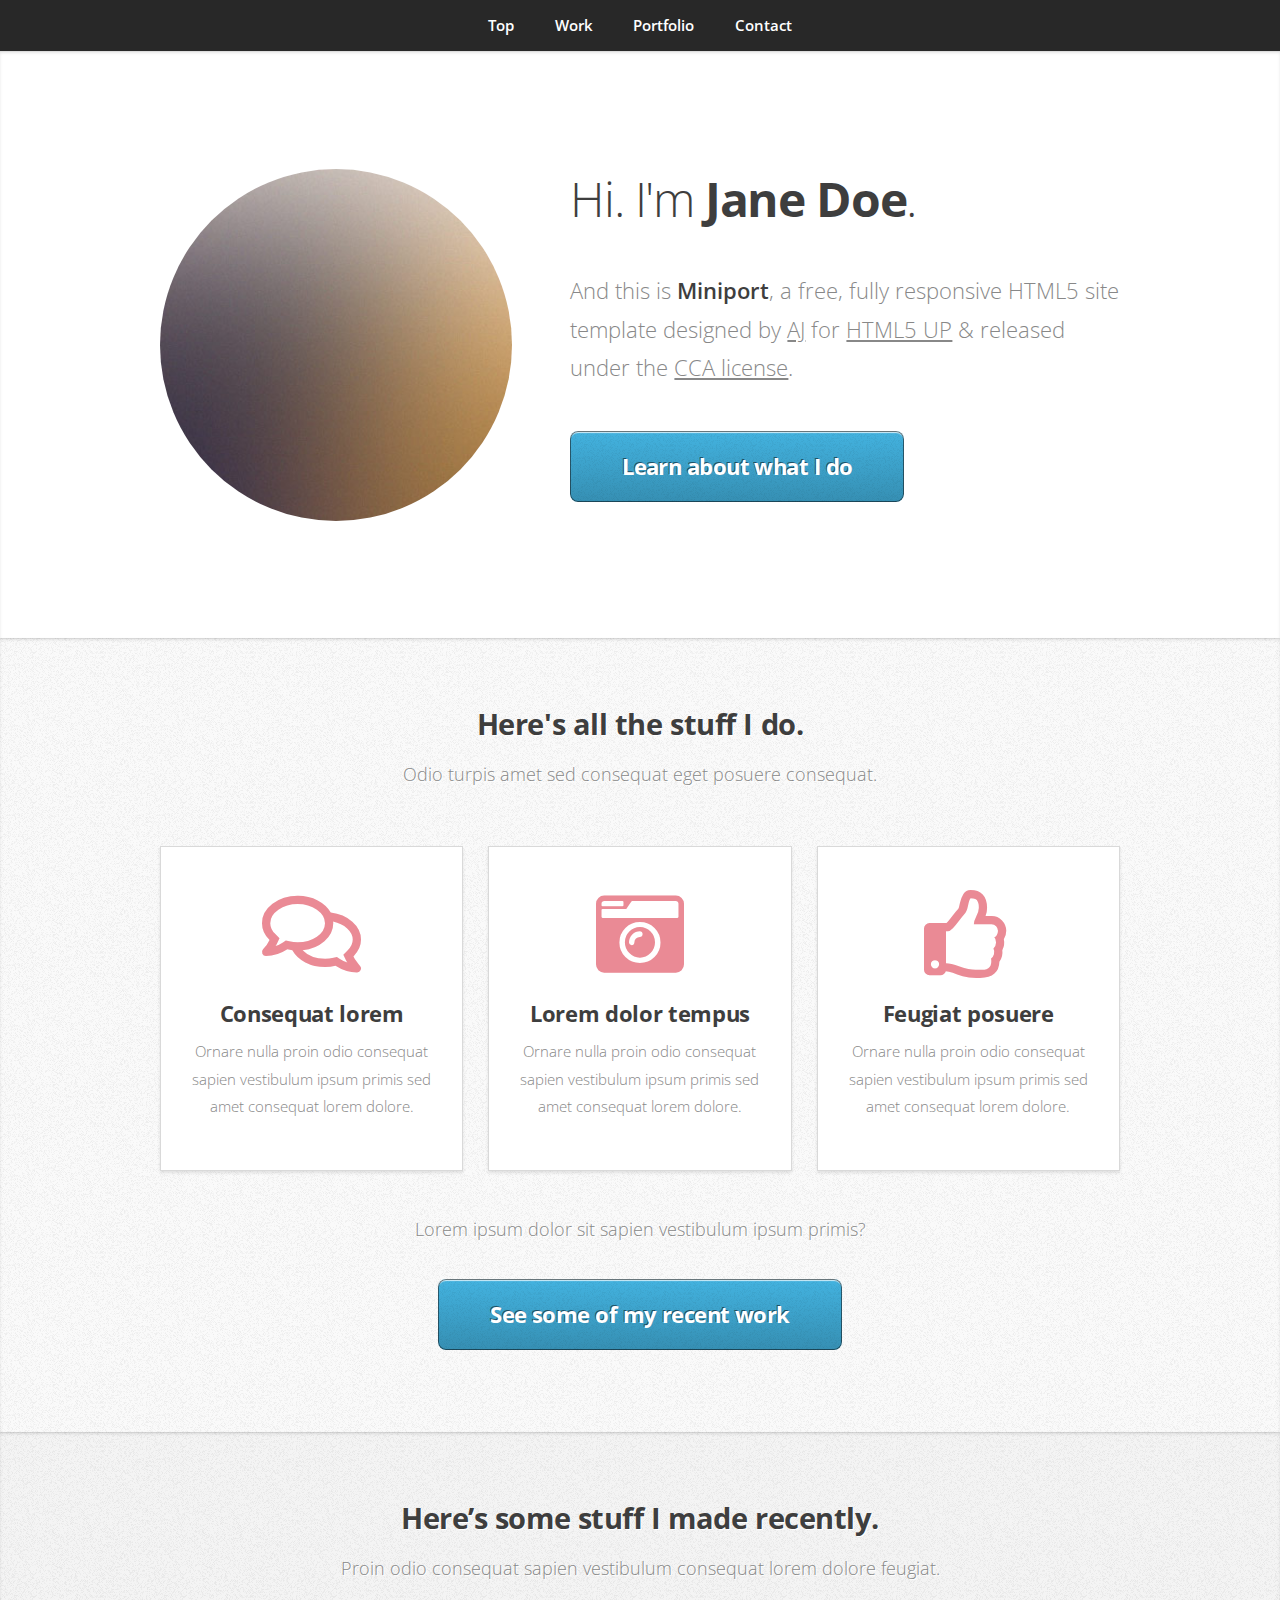
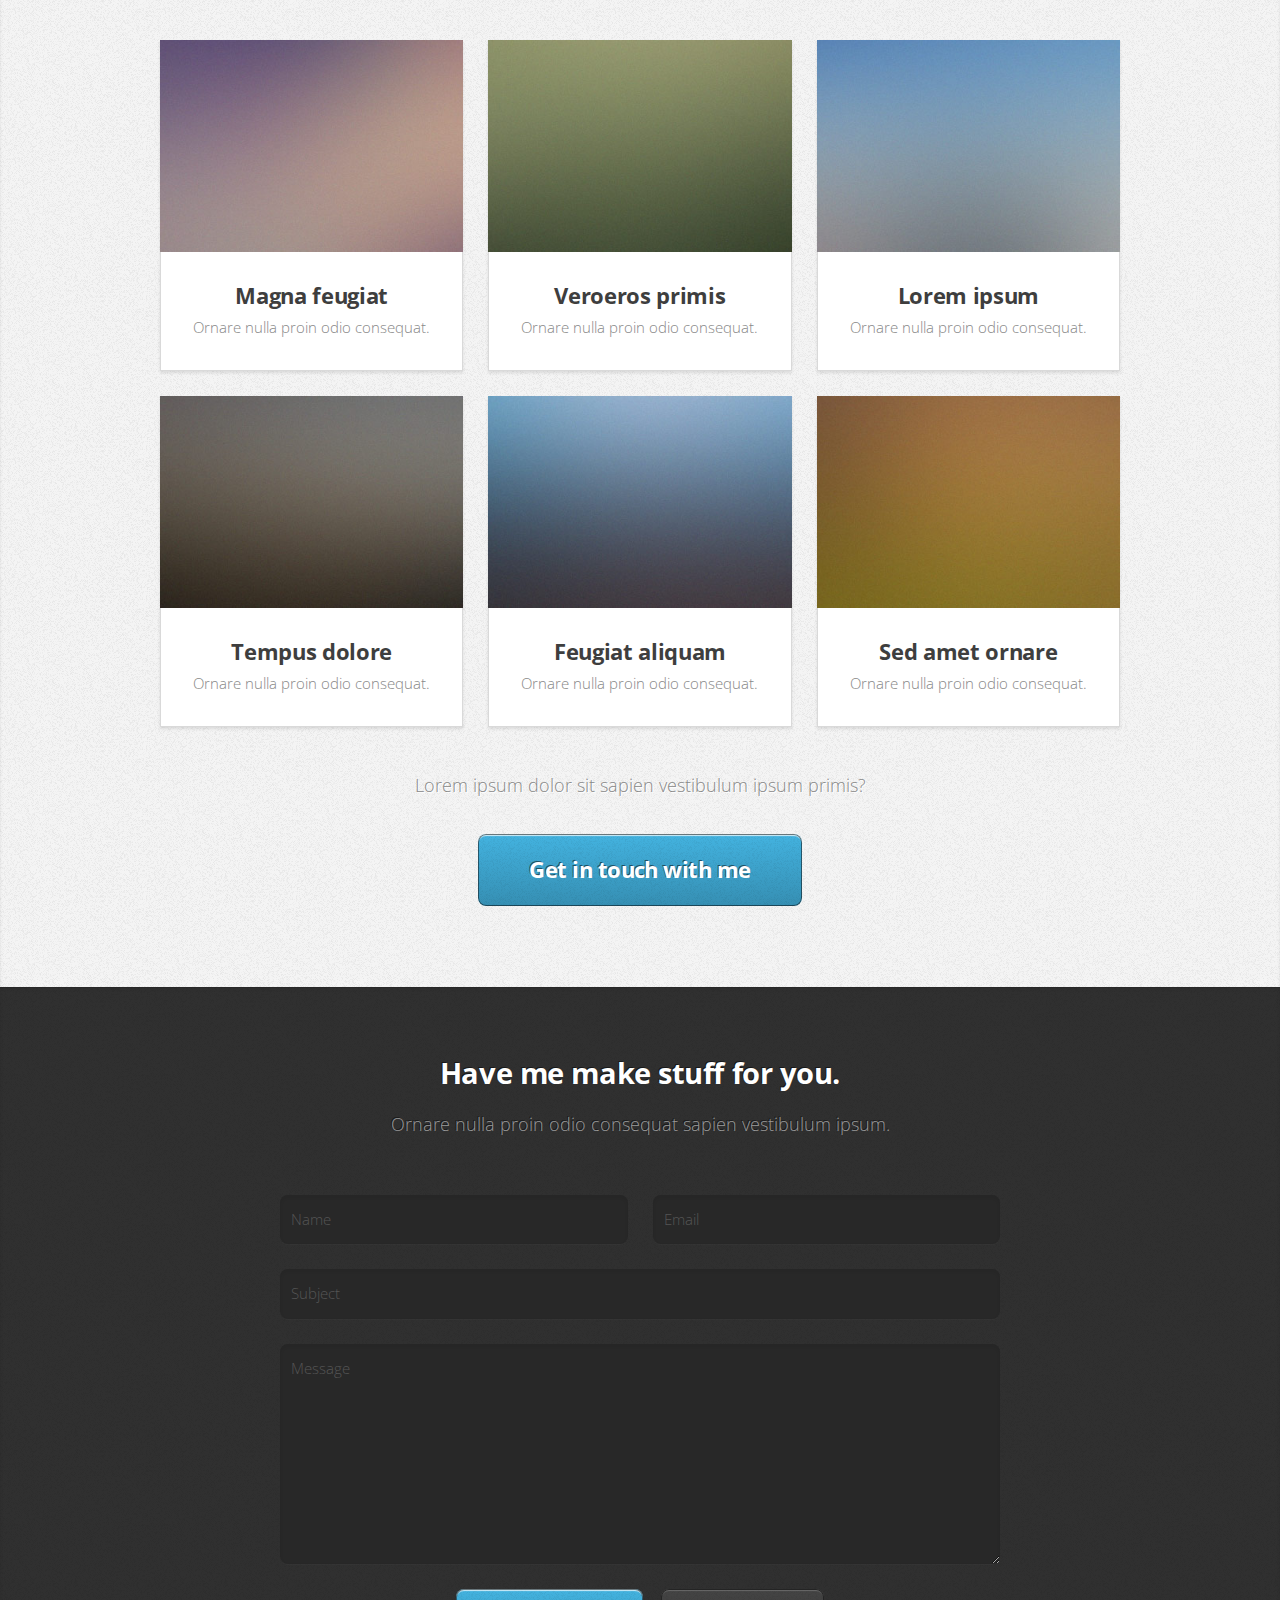
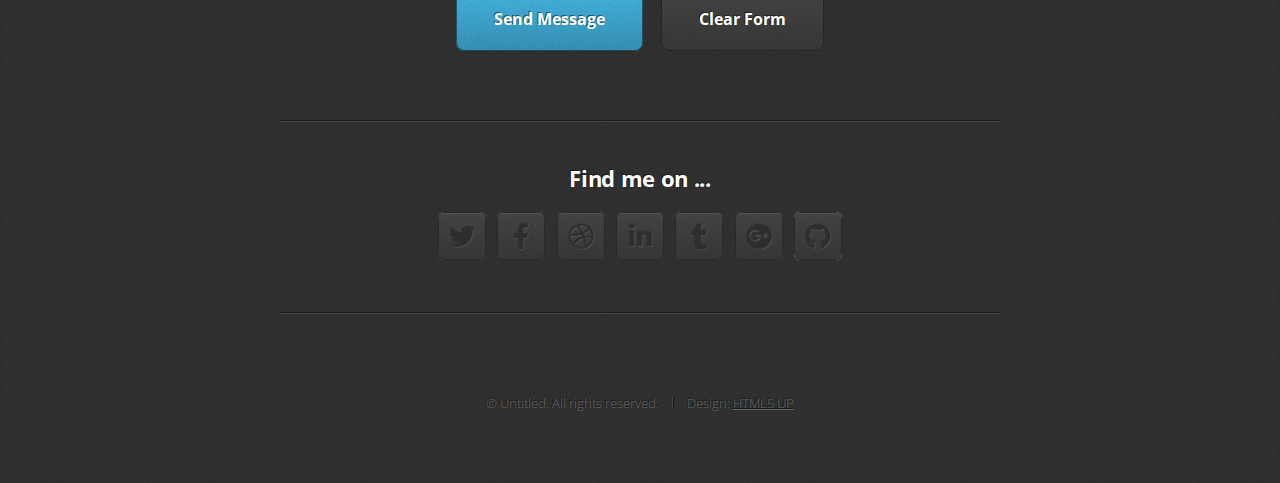
==== index.html @ 046bcc73 "first commit" ====
<!DOCTYPE HTML>
<!--
	Miniport by HTML5 UP
	html5up.net | @ajlkn
	Free for personal and commercial use under the CCA 3.0 license (html5up.net/license)
-->
<html>
	<head>
		<title>Miniport by HTML5 UP</title>
		<meta charset="utf-8" />
		<meta name="viewport" content="width=device-width, initial-scale=1, user-scalable=no" />
		<link rel="stylesheet" href="assets/css/main.css" />
	</head>
	<body class="is-preload">

		<!-- Nav -->
			<nav id="nav">
				<ul class="container">
					<li><a href="#top">Top</a></li>
					<li><a href="#work">Work</a></li>
					<li><a href="#portfolio">Portfolio</a></li>
					<li><a href="#contact">Contact</a></li>
				</ul>
			</nav>

		<!-- Home -->
			<article id="top" class="wrapper style1">
				<div class="container">
					<div class="row">
						<div class="col-4 col-5-large col-12-medium">
							<span class="image fit"><img src="images/pic00.jpg" alt="" /></span>
						</div>
						<div class="col-8 col-7-large col-12-medium">
							<header>
								<h1>Hi. I'm <strong>Jane Doe</strong>.</h1>
							</header>
							<p>And this is <strong>Miniport</strong>, a free, fully responsive HTML5 site template designed by <a href="http://twitter.com/ajlkn">AJ</a> for <a href="http://html5up.net">HTML5 UP</a> &amp; released under the <a href="http://html5up.net/license">CCA license</a>.</p>
							<a href="#work" class="button large scrolly">Learn about what I do</a>
						</div>
					</div>
				</div>
			</article>

		<!-- Work -->
			<article id="work" class="wrapper style2">
				<div class="container">
					<header>
						<h2>Here's all the stuff I do.</h2>
						<p>Odio turpis amet sed consequat eget posuere consequat.</p>
					</header>
					<div class="row aln-center">
						<div class="col-4 col-6-medium col-12-small">
							<section class="box style1">
								<span class="icon featured fa-comments"></span>
								<h3>Consequat lorem</h3>
								<p>Ornare nulla proin odio consequat sapien vestibulum ipsum primis sed amet consequat lorem dolore.</p>
							</section>
						</div>
						<div class="col-4 col-6-medium col-12-small">
							<section class="box style1">
								<span class="icon solid featured fa-camera-retro"></span>
								<h3>Lorem dolor tempus</h3>
								<p>Ornare nulla proin odio consequat sapien vestibulum ipsum primis sed amet consequat lorem dolore.</p>
							</section>
						</div>
						<div class="col-4 col-6-medium col-12-small">
							<section class="box style1">
								<span class="icon featured fa-thumbs-up"></span>
								<h3>Feugiat posuere</h3>
								<p>Ornare nulla proin odio consequat sapien vestibulum ipsum primis sed amet consequat lorem dolore.</p>
							</section>
						</div>
					</div>
					<footer>
						<p>Lorem ipsum dolor sit sapien vestibulum ipsum primis?</p>
						<a href="#portfolio" class="button large scrolly">See some of my recent work</a>
					</footer>
				</div>
			</article>

		<!-- Portfolio -->
			<article id="portfolio" class="wrapper style3">
				<div class="container">
					<header>
						<h2>Here’s some stuff I made recently.</h2>
						<p>Proin odio consequat  sapien vestibulum consequat lorem dolore feugiat.</p>
					</header>
					<div class="row">
						<div class="col-4 col-6-medium col-12-small">
							<article class="box style2">
								<a href="#" class="image featured"><img src="images/pic01.jpg" alt="" /></a>
								<h3><a href="#">Magna feugiat</a></h3>
								<p>Ornare nulla proin odio consequat.</p>
							</article>
						</div>
						<div class="col-4 col-6-medium col-12-small">
							<article class="box style2">
								<a href="#" class="image featured"><img src="images/pic02.jpg" alt="" /></a>
								<h3><a href="#">Veroeros primis</a></h3>
								<p>Ornare nulla proin odio consequat.</p>
							</article>
						</div>
						<div class="col-4 col-6-medium col-12-small">
							<article class="box style2">
								<a href="#" class="image featured"><img src="images/pic03.jpg" alt="" /></a>
								<h3><a href="#">Lorem ipsum</a></h3>
								<p>Ornare nulla proin odio consequat.</p>
							</article>
						</div>
						<div class="col-4 col-6-medium col-12-small">
							<article class="box style2">
								<a href="#" class="image featured"><img src="images/pic04.jpg" alt="" /></a>
								<h3><a href="#">Tempus dolore</a></h3>
								<p>Ornare nulla proin odio consequat.</p>
							</article>
						</div>
						<div class="col-4 col-6-medium col-12-small">
							<article class="box style2">
								<a href="#" class="image featured"><img src="images/pic05.jpg" alt="" /></a>
								<h3><a href="#">Feugiat aliquam</a></h3>
								<p>Ornare nulla proin odio consequat.</p>
							</article>
						</div>
						<div class="col-4 col-6-medium col-12-small">
							<article class="box style2">
								<a href="#" class="image featured"><img src="images/pic06.jpg" alt="" /></a>
								<h3><a href="#">Sed amet ornare</a></h3>
								<p>Ornare nulla proin odio consequat.</p>
							</article>
						</div>
					</div>
					<footer>
						<p>Lorem ipsum dolor sit sapien vestibulum ipsum primis?</p>
						<a href="#contact" class="button large scrolly">Get in touch with me</a>
					</footer>
				</div>
			</article>

		<!-- Contact -->
			<article id="contact" class="wrapper style4">
				<div class="container medium">
					<header>
						<h2>Have me make stuff for you.</h2>
						<p>Ornare nulla proin odio consequat sapien vestibulum ipsum.</p>
					</header>
					<div class="row">
						<div class="col-12">
							<form method="post" action="#">
								<div class="row">
									<div class="col-6 col-12-small">
										<input type="text" name="name" id="name" placeholder="Name" />
									</div>
									<div class="col-6 col-12-small">
										<input type="text" name="email" id="email" placeholder="Email" />
									</div>
									<div class="col-12">
										<input type="text" name="subject" id="subject" placeholder="Subject" />
									</div>
									<div class="col-12">
										<textarea name="message" id="message" placeholder="Message"></textarea>
									</div>
									<div class="col-12">
										<ul class="actions">
											<li><input type="submit" value="Send Message" /></li>
											<li><input type="reset" value="Clear Form" class="alt" /></li>
										</ul>
									</div>
								</div>
							</form>
						</div>
						<div class="col-12">
							<hr />
							<h3>Find me on ...</h3>
							<ul class="social">
								<li><a href="#" class="icon brands fa-twitter"><span class="label">Twitter</span></a></li>
								<li><a href="#" class="icon brands fa-facebook-f"><span class="label">Facebook</span></a></li>
								<li><a href="#" class="icon brands fa-dribbble"><span class="label">Dribbble</span></a></li>
								<li><a href="#" class="icon brands fa-linkedin-in"><span class="label">LinkedIn</span></a></li>
								<li><a href="#" class="icon brands fa-tumblr"><span class="label">Tumblr</span></a></li>
								<li><a href="#" class="icon brands fa-google-plus"><span class="label">Google+</span></a></li>
								<li><a href="#" class="icon brands fa-github"><span class="label">Github</span></a></li>
								<!--
								<li><a href="#" class="icon solid fa-rss"><span>RSS</span></a></li>
								<li><a href="#" class="icon brands fa-instagram"><span>Instagram</span></a></li>
								<li><a href="#" class="icon brands fa-foursquare"><span>Foursquare</span></a></li>
								<li><a href="#" class="icon brands fa-skype"><span>Skype</span></a></li>
								<li><a href="#" class="icon brands fa-soundcloud"><span>Soundcloud</span></a></li>
								<li><a href="#" class="icon brands fa-youtube"><span>YouTube</span></a></li>
								<li><a href="#" class="icon brands fa-blogger"><span>Blogger</span></a></li>
								<li><a href="#" class="icon brands fa-flickr"><span>Flickr</span></a></li>
								<li><a href="#" class="icon brands fa-vimeo"><span>Vimeo</span></a></li>
								-->
							</ul>
							<hr />
						</div>
					</div>
					<footer>
						<ul id="copyright">
							<li>&copy; Untitled. All rights reserved.</li><li>Design: <a href="http://html5up.net">HTML5 UP</a></li>
						</ul>
					</footer>
				</div>
			</article>

		<!-- Scripts -->
			<script src="assets/js/jquery.min.js"></script>
			<script src="assets/js/jquery.scrolly.min.js"></script>
			<script src="assets/js/browser.min.js"></script>
			<script src="assets/js/breakpoints.min.js"></script>
			<script src="assets/js/util.js"></script>
			<script src="assets/js/main.js"></script>

	</body>
</html>
---- assets/css/main.css ----
@import url("https://fonts.googleapis.com/css?family=Open+Sans:300,300italic,600,600italic,700");
@import url("fontawesome-all.min.css");

/*
	Miniport by HTML5 UP
	html5up.net | @ajlkn
	Free for personal and commercial use under the CCA 3.0 license (html5up.net/license)
*/

html, body, div, span, applet, object,
iframe, h1, h2, h3, h4, h5, h6, p, blockquote,
pre, a, abbr, acronym, address, big, cite,
code, del, dfn, em, img, ins, kbd, q, s, samp,
small, strike, strong, sub, sup, tt, var, b,
u, i, center, dl, dt, dd, ol, ul, li, fieldset,
form, label, legend, table, caption, tbody,
tfoot, thead, tr, th, td, article, aside,
canvas, details, embed, figure, figcaption,
footer, header, hgroup, menu, nav, output, ruby,
section, summary, time, mark, audio, video {
	margin: 0;
	padding: 0;
	border: 0;
	font-size: 100%;
	font: inherit;
	vertical-align: baseline;}

article, aside, details, figcaption, figure,
footer, header, hgroup, menu, nav, section {
	display: block;}

body {
	line-height: 1;
}

ol, ul {
	list-style: none;
}

blockquote, q {
	quotes: none;
}

	blockquote:before, blockquote:after, q:before, q:after {
		content: '';
		content: none;
	}

table {
	border-collapse: collapse;
	border-spacing: 0;
}

body {
	-webkit-text-size-adjust: none;
}

mark {
	background-color: transparent;
	color: inherit;
}

input::-moz-focus-inner {
	border: 0;
	padding: 0;
}

input, select, textarea {
	-moz-appearance: none;
	-webkit-appearance: none;
	-ms-appearance: none;
	appearance: none;
}

/* Basic */

	html {
		box-sizing: border-box;
	}

	*, *:before, *:after {
		box-sizing: inherit;
	}

	body {
		padding-top: 3.5em;
	}

		body.is-preload *, body.is-preload *:before, body.is-preload *:after {
			-moz-animation: none !important;
			-webkit-animation: none !important;
			-ms-animation: none !important;
			animation: none !important;
			-moz-transition: none !important;
			-webkit-transition: none !important;
			-ms-transition: none !important;
			transition: none !important;
		}

	body, input, textarea, select {
		font-family: 'Open Sans', sans-serif;
		line-height: 1.85em;
		color: #888;
		font-weight: 300;
		font-size: 13pt;
	}

	a {
		-moz-transition: color .2s ease-in-out;
		-webkit-transition: color .2s ease-in-out;
		-ms-transition: color .2s ease-in-out;
		transition: color .2s ease-in-out;
		color: #43B3E0;
		text-decoration: underline;
	}

		a:hover {
			color: #43bff0 !important;
		}

		a img {
			border: 0;
		}

	b, strong {
		font-weight: 600;
		color: #3e3e3e;
	}

	i, em {
		font-style: italic;
	}

	sub {
		position: relative;
		top: 0.5em;
		font-size: 0.8em;
	}

	sup {
		position: relative;
		top: -0.5em;
		font-size: 0.8em;
	}

	blockquote {
		border-left: solid 0.75em #eee;
		padding: 1em 0 1em 1.5em;
		font-style: italic;
	}

	h1, h2, h3, h4, h5, h6 {
		color: #3e3e3e;
		margin: 0 0 0.75em 0;
	}

	h1 a, h2 a, h3 a, h4 a, h5 a, h6 a {
		text-decoration: none;
		color: inherit;
	}

	h2, h3, h4, h5, h6 {
		font-weight: 700;
	}

	h1 {
		font-size: 3.25em;
		letter-spacing: -0.025em;
		font-weight: 300;
	}

		h1 strong {
			font-weight: 700;
		}

	h2 {
		font-size: 2em;
		letter-spacing: -0.015em;
	}

	h3 {
		font-size: 1.5em;
		letter-spacing: -0.015em;
	}

	em, i {
		font-style: italic;
	}

	br.clear {
		clear: both;
	}

	hr {
		border: 0;
		border-top: solid 1px #444;
		border-top-color: rgba(0, 0, 0, 0.35);
		box-shadow: 0px 1px 0px 0px rgba(255, 255, 255, 0.1);
		height: 1px;
		margin: 3em 0;
	}

	p, ul, ol, dl, table {
		margin-bottom: 2em;
	}

	header {
		margin: 0 0 3em 0;
	}

		header > p {
			font-size: 1.25em;
			margin: 0;
		}

	footer {
		margin: 3em 0 0 0;
	}

		footer > p {
			font-size: 1.25em;
		}

/* Container */

	.container {
		margin: 0 auto;
		max-width: calc(100% - 50px);
		width: 1200px;
	}

		.container.medium {
			width: 900px;
		}

		@media screen and (max-width: 1680px) {

			.container {
				width: 1200px;
			}

				.container.medium {
					width: 900px;
				}

		}

		@media screen and (max-width: 1280px) {

			.container {
				width: 960px;
			}

				.container.medium {
					width: 720px;
				}

		}

		@media screen and (max-width: 980px) {

			.container {
				width: 100%;
			}

				.container.medium {
					width: 75%;
				}

		}

		@media screen and (max-width: 736px) {

			.container {
				width: 100%;
				max-width: calc(100% - 30px);
			}

				.container.medium {
					width: 100%;
				}

		}

/* Row */

	.row {
		display: flex;
		flex-wrap: wrap;
		box-sizing: border-box;
		align-items: stretch;
	}

		.row > * {
			box-sizing: border-box;
		}

		.row.gtr-uniform > * > :last-child {
			margin-bottom: 0;
		}

		.row.aln-left {
			justify-content: flex-start;
		}

		.row.aln-center {
			justify-content: center;
		}

		.row.aln-right {
			justify-content: flex-end;
		}

		.row.aln-top {
			align-items: flex-start;
		}

		.row.aln-middle {
			align-items: center;
		}

		.row.aln-bottom {
			align-items: flex-end;
		}

		.row > .imp {
			order: -1;
		}

		.row > .col-1 {
			width: 8.33333%;
		}

		.row > .off-1 {
			margin-left: 8.33333%;
		}

		.row > .col-2 {
			width: 16.66667%;
		}

		.row > .off-2 {
			margin-left: 16.66667%;
		}

		.row > .col-3 {
			width: 25%;
		}

		.row > .off-3 {
			margin-left: 25%;
		}

		.row > .col-4 {
			width: 33.33333%;
		}

		.row > .off-4 {
			margin-left: 33.33333%;
		}

		.row > .col-5 {
			width: 41.66667%;
		}

		.row > .off-5 {
			margin-left: 41.66667%;
		}

		.row > .col-6 {
			width: 50%;
		}

		.row > .off-6 {
			margin-left: 50%;
		}

		.row > .col-7 {
			width: 58.33333%;
		}

		.row > .off-7 {
			margin-left: 58.33333%;
		}

		.row > .col-8 {
			width: 66.66667%;
		}

		.row > .off-8 {
			margin-left: 66.66667%;
		}

		.row > .col-9 {
			width: 75%;
		}

		.row > .off-9 {
			margin-left: 75%;
		}

		.row > .col-10 {
			width: 83.33333%;
		}

		.row > .off-10 {
			margin-left: 83.33333%;
		}

		.row > .col-11 {
			width: 91.66667%;
		}

		.row > .off-11 {
			margin-left: 91.66667%;
		}

		.row > .col-12 {
			width: 100%;
		}

		.row > .off-12 {
			margin-left: 100%;
		}

		.row.gtr-0 {
			margin-top: 0px;
			margin-left: 0px;
		}

			.row.gtr-0 > * {
				padding: 0px 0 0 0px;
			}

			.row.gtr-0.gtr-uniform {
				margin-top: 0px;
			}

				.row.gtr-0.gtr-uniform > * {
					padding-top: 0px;
				}

		.row.gtr-25 {
			margin-top: -6.25px;
			margin-left: -6.25px;
		}

			.row.gtr-25 > * {
				padding: 6.25px 0 0 6.25px;
			}

			.row.gtr-25.gtr-uniform {
				margin-top: -6.25px;
			}

				.row.gtr-25.gtr-uniform > * {
					padding-top: 6.25px;
				}

		.row.gtr-50 {
			margin-top: -12.5px;
			margin-left: -12.5px;
		}

			.row.gtr-50 > * {
				padding: 12.5px 0 0 12.5px;
			}

			.row.gtr-50.gtr-uniform {
				margin-top: -12.5px;
			}

				.row.gtr-50.gtr-uniform > * {
					padding-top: 12.5px;
				}

		.row {
			margin-top: -25px;
			margin-left: -25px;
		}

			.row > * {
				padding: 25px 0 0 25px;
			}

			.row.gtr-uniform {
				margin-top: -25px;
			}

				.row.gtr-uniform > * {
					padding-top: 25px;
				}

		.row.gtr-150 {
			margin-top: -37.5px;
			margin-left: -37.5px;
		}

			.row.gtr-150 > * {
				padding: 37.5px 0 0 37.5px;
			}

			.row.gtr-150.gtr-uniform {
				margin-top: -37.5px;
			}

				.row.gtr-150.gtr-uniform > * {
					padding-top: 37.5px;
				}

		.row.gtr-200 {
			margin-top: -50px;
			margin-left: -50px;
		}

			.row.gtr-200 > * {
				padding: 50px 0 0 50px;
			}

			.row.gtr-200.gtr-uniform {
				margin-top: -50px;
			}

				.row.gtr-200.gtr-uniform > * {
					padding-top: 50px;
				}

		@media screen and (max-width: 1680px) {

			.row {
				display: flex;
				flex-wrap: wrap;
				box-sizing: border-box;
				align-items: stretch;
			}

				.row > * {
					box-sizing: border-box;
				}

				.row.gtr-uniform > * > :last-child {
					margin-bottom: 0;
				}

				.row.aln-left {
					justify-content: flex-start;
				}

				.row.aln-center {
					justify-content: center;
				}

				.row.aln-right {
					justify-content: flex-end;
				}

				.row.aln-top {
					align-items: flex-start;
				}

				.row.aln-middle {
					align-items: center;
				}

				.row.aln-bottom {
					align-items: flex-end;
				}

				.row > .imp-xlarge {
					order: -1;
				}

				.row > .col-1-xlarge {
					width: 8.33333%;
				}

				.row > .off-1-xlarge {
					margin-left: 8.33333%;
				}

				.row > .col-2-xlarge {
					width: 16.66667%;
				}

				.row > .off-2-xlarge {
					margin-left: 16.66667%;
				}

				.row > .col-3-xlarge {
					width: 25%;
				}

				.row > .off-3-xlarge {
					margin-left: 25%;
				}

				.row > .col-4-xlarge {
					width: 33.33333%;
				}

				.row > .off-4-xlarge {
					margin-left: 33.33333%;
				}

				.row > .col-5-xlarge {
					width: 41.66667%;
				}

				.row > .off-5-xlarge {
					margin-left: 41.66667%;
				}

				.row > .col-6-xlarge {
					width: 50%;
				}

				.row > .off-6-xlarge {
					margin-left: 50%;
				}

				.row > .col-7-xlarge {
					width: 58.33333%;
				}

				.row > .off-7-xlarge {
					margin-left: 58.33333%;
				}

				.row > .col-8-xlarge {
					width: 66.66667%;
				}

				.row > .off-8-xlarge {
					margin-left: 66.66667%;
				}

				.row > .col-9-xlarge {
					width: 75%;
				}

				.row > .off-9-xlarge {
					margin-left: 75%;
				}

				.row > .col-10-xlarge {
					width: 83.33333%;
				}

				.row > .off-10-xlarge {
					margin-left: 83.33333%;
				}

				.row > .col-11-xlarge {
					width: 91.66667%;
				}

				.row > .off-11-xlarge {
					margin-left: 91.66667%;
				}

				.row > .col-12-xlarge {
					width: 100%;
				}

				.row > .off-12-xlarge {
					margin-left: 100%;
				}

				.row.gtr-0 {
					margin-top: 0px;
					margin-left: 0px;
				}

					.row.gtr-0 > * {
						padding: 0px 0 0 0px;
					}

					.row.gtr-0.gtr-uniform {
						margin-top: 0px;
					}

						.row.gtr-0.gtr-uniform > * {
							padding-top: 0px;
						}

				.row.gtr-25 {
					margin-top: -6.25px;
					margin-left: -6.25px;
				}

					.row.gtr-25 > * {
						padding: 6.25px 0 0 6.25px;
					}

					.row.gtr-25.gtr-uniform {
						margin-top: -6.25px;
					}

						.row.gtr-25.gtr-uniform > * {
							padding-top: 6.25px;
						}

				.row.gtr-50 {
					margin-top: -12.5px;
					margin-left: -12.5px;
				}

					.row.gtr-50 > * {
						padding: 12.5px 0 0 12.5px;
					}

					.row.gtr-50.gtr-uniform {
						margin-top: -12.5px;
					}

						.row.gtr-50.gtr-uniform > * {
							padding-top: 12.5px;
						}

				.row {
					margin-top: -25px;
					margin-left: -25px;
				}

					.row > * {
						padding: 25px 0 0 25px;
					}

					.row.gtr-uniform {
						margin-top: -25px;
					}

						.row.gtr-uniform > * {
							padding-top: 25px;
						}

				.row.gtr-150 {
					margin-top: -37.5px;
					margin-left: -37.5px;
				}

					.row.gtr-150 > * {
						padding: 37.5px 0 0 37.5px;
					}

					.row.gtr-150.gtr-uniform {
						margin-top: -37.5px;
					}

						.row.gtr-150.gtr-uniform > * {
							padding-top: 37.5px;
						}

				.row.gtr-200 {
					margin-top: -50px;
					margin-left: -50px;
				}

					.row.gtr-200 > * {
						padding: 50px 0 0 50px;
					}

					.row.gtr-200.gtr-uniform {
						margin-top: -50px;
					}

						.row.gtr-200.gtr-uniform > * {
							padding-top: 50px;
						}

		}

		@media screen and (max-width: 1280px) {

			.row {
				display: flex;
				flex-wrap: wrap;
				box-sizing: border-box;
				align-items: stretch;
			}

				.row > * {
					box-sizing: border-box;
				}

				.row.gtr-uniform > * > :last-child {
					margin-bottom: 0;
				}

				.row.aln-left {
					justify-content: flex-start;
				}

				.row.aln-center {
					justify-content: center;
				}

				.row.aln-right {
					justify-content: flex-end;
				}

				.row.aln-top {
					align-items: flex-start;
				}

				.row.aln-middle {
					align-items: center;
				}

				.row.aln-bottom {
					align-items: flex-end;
				}

				.row > .imp-large {
					order: -1;
				}

				.row > .col-1-large {
					width: 8.33333%;
				}

				.row > .off-1-large {
					margin-left: 8.33333%;
				}

				.row > .col-2-large {
					width: 16.66667%;
				}

				.row > .off-2-large {
					margin-left: 16.66667%;
				}

				.row > .col-3-large {
					width: 25%;
				}

				.row > .off-3-large {
					margin-left: 25%;
				}

				.row > .col-4-large {
					width: 33.33333%;
				}

				.row > .off-4-large {
					margin-left: 33.33333%;
				}

				.row > .col-5-large {
					width: 41.66667%;
				}

				.row > .off-5-large {
					margin-left: 41.66667%;
				}

				.row > .col-6-large {
					width: 50%;
				}

				.row > .off-6-large {
					margin-left: 50%;
				}

				.row > .col-7-large {
					width: 58.33333%;
				}

				.row > .off-7-large {
					margin-left: 58.33333%;
				}

				.row > .col-8-large {
					width: 66.66667%;
				}

				.row > .off-8-large {
					margin-left: 66.66667%;
				}

				.row > .col-9-large {
					width: 75%;
				}

				.row > .off-9-large {
					margin-left: 75%;
				}

				.row > .col-10-large {
					width: 83.33333%;
				}

				.row > .off-10-large {
					margin-left: 83.33333%;
				}

				.row > .col-11-large {
					width: 91.66667%;
				}

				.row > .off-11-large {
					margin-left: 91.66667%;
				}

				.row > .col-12-large {
					width: 100%;
				}

				.row > .off-12-large {
					margin-left: 100%;
				}

				.row.gtr-0 {
					margin-top: 0px;
					margin-left: 0px;
				}

					.row.gtr-0 > * {
						padding: 0px 0 0 0px;
					}

					.row.gtr-0.gtr-uniform {
						margin-top: 0px;
					}

						.row.gtr-0.gtr-uniform > * {
							padding-top: 0px;
						}

				.row.gtr-25 {
					margin-top: -6.25px;
					margin-left: -6.25px;
				}

					.row.gtr-25 > * {
						padding: 6.25px 0 0 6.25px;
					}

					.row.gtr-25.gtr-uniform {
						margin-top: -6.25px;
					}

						.row.gtr-25.gtr-uniform > * {
							padding-top: 6.25px;
						}

				.row.gtr-50 {
					margin-top: -12.5px;
					margin-left: -12.5px;
				}

					.row.gtr-50 > * {
						padding: 12.5px 0 0 12.5px;
					}

					.row.gtr-50.gtr-uniform {
						margin-top: -12.5px;
					}

						.row.gtr-50.gtr-uniform > * {
							padding-top: 12.5px;
						}

				.row {
					margin-top: -25px;
					margin-left: -25px;
				}

					.row > * {
						padding: 25px 0 0 25px;
					}

					.row.gtr-uniform {
						margin-top: -25px;
					}

						.row.gtr-uniform > * {
							padding-top: 25px;
						}

				.row.gtr-150 {
					margin-top: -37.5px;
					margin-left: -37.5px;
				}

					.row.gtr-150 > * {
						padding: 37.5px 0 0 37.5px;
					}

					.row.gtr-150.gtr-uniform {
						margin-top: -37.5px;
					}

						.row.gtr-150.gtr-uniform > * {
							padding-top: 37.5px;
						}

				.row.gtr-200 {
					margin-top: -50px;
					margin-left: -50px;
				}

					.row.gtr-200 > * {
						padding: 50px 0 0 50px;
					}

					.row.gtr-200.gtr-uniform {
						margin-top: -50px;
					}

						.row.gtr-200.gtr-uniform > * {
							padding-top: 50px;
						}

		}

		@media screen and (max-width: 980px) {

			.row {
				display: flex;
				flex-wrap: wrap;
				box-sizing: border-box;
				align-items: stretch;
			}

				.row > * {
					box-sizing: border-box;
				}

				.row.gtr-uniform > * > :last-child {
					margin-bottom: 0;
				}

				.row.aln-left {
					justify-content: flex-start;
				}

				.row.aln-center {
					justify-content: center;
				}

				.row.aln-right {
					justify-content: flex-end;
				}

				.row.aln-top {
					align-items: flex-start;
				}

				.row.aln-middle {
					align-items: center;
				}

				.row.aln-bottom {
					align-items: flex-end;
				}

				.row > .imp-medium {
					order: -1;
				}

				.row > .col-1-medium {
					width: 8.33333%;
				}

				.row > .off-1-medium {
					margin-left: 8.33333%;
				}

				.row > .col-2-medium {
					width: 16.66667%;
				}

				.row > .off-2-medium {
					margin-left: 16.66667%;
				}

				.row > .col-3-medium {
					width: 25%;
				}

				.row > .off-3-medium {
					margin-left: 25%;
				}

				.row > .col-4-medium {
					width: 33.33333%;
				}

				.row > .off-4-medium {
					margin-left: 33.33333%;
				}

				.row > .col-5-medium {
					width: 41.66667%;
				}

				.row > .off-5-medium {
					margin-left: 41.66667%;
				}

				.row > .col-6-medium {
					width: 50%;
				}

				.row > .off-6-medium {
					margin-left: 50%;
				}

				.row > .col-7-medium {
					width: 58.33333%;
				}

				.row > .off-7-medium {
					margin-left: 58.33333%;
				}

				.row > .col-8-medium {
					width: 66.66667%;
				}

				.row > .off-8-medium {
					margin-left: 66.66667%;
				}

				.row > .col-9-medium {
					width: 75%;
				}

				.row > .off-9-medium {
					margin-left: 75%;
				}

				.row > .col-10-medium {
					width: 83.33333%;
				}

				.row > .off-10-medium {
					margin-left: 83.33333%;
				}

				.row > .col-11-medium {
					width: 91.66667%;
				}

				.row > .off-11-medium {
					margin-left: 91.66667%;
				}

				.row > .col-12-medium {
					width: 100%;
				}

				.row > .off-12-medium {
					margin-left: 100%;
				}

				.row.gtr-0 {
					margin-top: 0px;
					margin-left: 0px;
				}

					.row.gtr-0 > * {
						padding: 0px 0 0 0px;
					}

					.row.gtr-0.gtr-uniform {
						margin-top: 0px;
					}

						.row.gtr-0.gtr-uniform > * {
							padding-top: 0px;
						}

				.row.gtr-25 {
					margin-top: -6.25px;
					margin-left: -6.25px;
				}

					.row.gtr-25 > * {
						padding: 6.25px 0 0 6.25px;
					}

					.row.gtr-25.gtr-uniform {
						margin-top: -6.25px;
					}

						.row.gtr-25.gtr-uniform > * {
							padding-top: 6.25px;
						}

				.row.gtr-50 {
					margin-top: -12.5px;
					margin-left: -12.5px;
				}

					.row.gtr-50 > * {
						padding: 12.5px 0 0 12.5px;
					}

					.row.gtr-50.gtr-uniform {
						margin-top: -12.5px;
					}

						.row.gtr-50.gtr-uniform > * {
							padding-top: 12.5px;
						}

				.row {
					margin-top: -25px;
					margin-left: -25px;
				}

					.row > * {
						padding: 25px 0 0 25px;
					}

					.row.gtr-uniform {
						margin-top: -25px;
					}

						.row.gtr-uniform > * {
							padding-top: 25px;
						}

				.row.gtr-150 {
					margin-top: -37.5px;
					margin-left: -37.5px;
				}

					.row.gtr-150 > * {
						padding: 37.5px 0 0 37.5px;
					}

					.row.gtr-150.gtr-uniform {
						margin-top: -37.5px;
					}

						.row.gtr-150.gtr-uniform > * {
							padding-top: 37.5px;
						}

				.row.gtr-200 {
					margin-top: -50px;
					margin-left: -50px;
				}

					.row.gtr-200 > * {
						padding: 50px 0 0 50px;
					}

					.row.gtr-200.gtr-uniform {
						margin-top: -50px;
					}

						.row.gtr-200.gtr-uniform > * {
							padding-top: 50px;
						}

		}

		@media screen and (max-width: 736px) {

			.row {
				display: flex;
				flex-wrap: wrap;
				box-sizing: border-box;
				align-items: stretch;
			}

				.row > * {
					box-sizing: border-box;
				}

				.row.gtr-uniform > * > :last-child {
					margin-bottom: 0;
				}

				.row.aln-left {
					justify-content: flex-start;
				}

				.row.aln-center {
					justify-content: center;
				}

				.row.aln-right {
					justify-content: flex-end;
				}

				.row.aln-top {
					align-items: flex-start;
				}

				.row.aln-middle {
					align-items: center;
				}

				.row.aln-bottom {
					align-items: flex-end;
				}

				.row > .imp-small {
					order: -1;
				}

				.row > .col-1-small {
					width: 8.33333%;
				}

				.row > .off-1-small {
					margin-left: 8.33333%;
				}

				.row > .col-2-small {
					width: 16.66667%;
				}

				.row > .off-2-small {
					margin-left: 16.66667%;
				}

				.row > .col-3-small {
					width: 25%;
				}

				.row > .off-3-small {
					margin-left: 25%;
				}

				.row > .col-4-small {
					width: 33.33333%;
				}

				.row > .off-4-small {
					margin-left: 33.33333%;
				}

				.row > .col-5-small {
					width: 41.66667%;
				}

				.row > .off-5-small {
					margin-left: 41.66667%;
				}

				.row > .col-6-small {
					width: 50%;
				}

				.row > .off-6-small {
					margin-left: 50%;
				}

				.row > .col-7-small {
					width: 58.33333%;
				}

				.row > .off-7-small {
					margin-left: 58.33333%;
				}

				.row > .col-8-small {
					width: 66.66667%;
				}

				.row > .off-8-small {
					margin-left: 66.66667%;
				}

				.row > .col-9-small {
					width: 75%;
				}

				.row > .off-9-small {
					margin-left: 75%;
				}

				.row > .col-10-small {
					width: 83.33333%;
				}

				.row > .off-10-small {
					margin-left: 83.33333%;
				}

				.row > .col-11-small {
					width: 91.66667%;
				}

				.row > .off-11-small {
					margin-left: 91.66667%;
				}

				.row > .col-12-small {
					width: 100%;
				}

				.row > .off-12-small {
					margin-left: 100%;
				}

				.row.gtr-0 {
					margin-top: 0px;
					margin-left: 0px;
				}

					.row.gtr-0 > * {
						padding: 0px 0 0 0px;
					}

					.row.gtr-0.gtr-uniform {
						margin-top: 0px;
					}

						.row.gtr-0.gtr-uniform > * {
							padding-top: 0px;
						}

				.row.gtr-25 {
					margin-top: -3.75px;
					margin-left: -3.75px;
				}

					.row.gtr-25 > * {
						padding: 3.75px 0 0 3.75px;
					}

					.row.gtr-25.gtr-uniform {
						margin-top: -3.75px;
					}

						.row.gtr-25.gtr-uniform > * {
							padding-top: 3.75px;
						}

				.row.gtr-50 {
					margin-top: -7.5px;
					margin-left: -7.5px;
				}

					.row.gtr-50 > * {
						padding: 7.5px 0 0 7.5px;
					}

					.row.gtr-50.gtr-uniform {
						margin-top: -7.5px;
					}

						.row.gtr-50.gtr-uniform > * {
							padding-top: 7.5px;
						}

				.row {
					margin-top: -15px;
					margin-left: -15px;
				}

					.row > * {
						padding: 15px 0 0 15px;
					}

					.row.gtr-uniform {
						margin-top: -15px;
					}

						.row.gtr-uniform > * {
							padding-top: 15px;
						}

				.row.gtr-150 {
					margin-top: -22.5px;
					margin-left: -22.5px;
				}

					.row.gtr-150 > * {
						padding: 22.5px 0 0 22.5px;
					}

					.row.gtr-150.gtr-uniform {
						margin-top: -22.5px;
					}

						.row.gtr-150.gtr-uniform > * {
							padding-top: 22.5px;
						}

				.row.gtr-200 {
					margin-top: -30px;
					margin-left: -30px;
				}

					.row.gtr-200 > * {
						padding: 30px 0 0 30px;
					}

					.row.gtr-200.gtr-uniform {
						margin-top: -30px;
					}

						.row.gtr-200.gtr-uniform > * {
							padding-top: 30px;
						}

		}

/* Form */

	form label {
		color: #3e3e3e;
		font-weight: 700;
		display: block;
		margin: 0 0 0.5em 0;
	}

	form input[type=text],
	form input[type=email],
	form input[type=password],
	form select,
	form textarea {
		-moz-transition: background .2s ease-in-out, box-shadow .2s ease-in-out;
		-webkit-transition: background .2s ease-in-out, box-shadow .2s ease-in-out;
		-ms-transition: background .2s ease-in-out, box-shadow .2s ease-in-out;
		transition: background .2s ease-in-out, box-shadow .2s ease-in-out;
		-webkit-appearance: none;
		display: block;
		border: 0;
		padding: 0.75em;
		font-size: 1em;
		border-radius: 8px;
		border: solid 1px #ddd;
		background: #fff;
		color: #bbb;
		box-shadow: inset 0px 2px 3px 1px rgba(0, 0, 0, 0.05), 0px 1px 0px 0px rgba(255, 255, 255, 0.025);
		width: 100%;
	}

		form input[type=text]:focus,
		form input[type=email]:focus,
		form input[type=password]:focus,
		form select:focus,
		form textarea:focus {
			background: #fafafa;
			box-shadow: inset 0px 2px 5px 0px rgba(0, 0, 0, 0.05), 0px 1px 0px 0px rgba(255, 255, 255, 0.025), inset 0px 0px 2px 1px #43bff0;
		}

	form textarea {
		height: 15em;
	}

	form .actions:last-child {
		margin-bottom: 0;
	}

	form ::-webkit-input-placeholder {
		color: #555 !important;
	}

	form :-moz-placeholder {
		color: #555 !important;
	}

	form ::-moz-placeholder {
		color: #555 !important;
	}

	form :-ms-input-placeholder {
		color: #555 !important;
	}

	form ::-moz-focus-inner {
		border: 0;
	}

/* Tables */

	table {
		width: 100%;
	}

		table.default {
			width: 100%;
		}

			table.default tr {
				border-top: solid 1px #eee;
			}

				table.default tr:first-child {
					border-top: 0;
				}

			table.default td {
				padding: 0.5em 1em 0.5em 1em;
			}

			table.default th {
				text-align: left;
				padding: 0.5em 1em 0.5em 1em;
				font-weight: 600;
				margin: 0 0 1em 0;
			}

			table.default thead {
				background: #4f4f4f;
				color: #fff;
			}

/* Section/Article */

	section, article {
		margin-bottom: 3em;
	}

	section > :last-child,
	article > :last-child,
	section:last-child,
	article:last-child {
		margin-bottom: 0;
	}

/* Image */

	.image {
		display: inline-block;
		position: relative;
	}

		.image img {
			display: block;
			width: 100%;
		}

		.image.fit {
			display: block;
			width: 100%;
		}

		.image.featured {
			display: block;
			width: 100%;
			margin: 0 0 2em 0;
		}

		.image.left {
			float: left;
			margin: 0 2em 2em 0;
		}

		.image.centered {
			display: block;
			margin: 0 0 2em 0;
		}

			.image.centered img {
				margin: 0 auto;
				width: auto;
			}

/* Button */

	input[type="button"],
	input[type="submit"],
	input[type="reset"],
	button,
	.button {
		background-image: url("images/bg.png"), -moz-linear-gradient(top, rgba(0, 0, 0, 0), rgba(0, 0, 0, 0.2));
		background-image: url("images/bg.png"), -webkit-linear-gradient(top, rgba(0, 0, 0, 0), rgba(0, 0, 0, 0.2));
		background-image: url("images/bg.png"), -ms-linear-gradient(top, rgba(0, 0, 0, 0), rgba(0, 0, 0, 0.2));
		background-image: url("images/bg.png"), linear-gradient(top, rgba(0, 0, 0, 0), rgba(0, 0, 0, 0.2));
		-moz-transition: background-color .2s ease-in-out;
		-webkit-transition: background-color .2s ease-in-out;
		-ms-transition: background-color .2s ease-in-out;
		transition: background-color .2s ease-in-out;
		-webkit-appearance: none;
		position: relative;
		display: inline-block;
		color: #fff !important;
		text-decoration: none;
		font-weight: 700;
		border: 0;
		outline: 0;
		cursor: pointer;
		border-radius: 8px;
		text-shadow: -1px -1px 0.5px rgba(0, 0, 0, 0.5);
		overflow: hidden;
		box-shadow: inset 0px 0px 0px 1px rgba(0, 0, 0, 0.5), inset 0px 2px 1px 0px rgba(255, 255, 255, 0.75);
		background-color: #43B3E0;
		padding: 1em 2.35em 1em 2.35em;
		font-size: 1.1em;
		max-width: 24em;
	}

		input[type="button"]:hover,
		input[type="submit"]:hover,
		input[type="reset"]:hover,
		button:hover,
		.button:hover {
			background-color: #43bff0;
			color: #fff !important;
		}

		input[type="button"]:active,
		input[type="submit"]:active,
		input[type="reset"]:active,
		button:active,
		.button:active {
			background-color: #3BA8D3;
			top: 1px;
		}

		input[type="button"].large,
		input[type="submit"].large,
		input[type="reset"].large,
		button.large,
		.button.large {
			font-size: 1.5em;
			letter-spacing: -0.025em;
		}

		input[type="button"].alt,
		input[type="submit"].alt,
		input[type="reset"].alt,
		button.alt,
		.button.alt {
			background-color: #444;
			box-shadow: inset 0px 0px 0px 1px #242424, inset 0px 2px 1px 0px rgba(255, 255, 255, 0.2);
		}

			input[type="button"].alt:hover,
			input[type="submit"].alt:hover,
			input[type="reset"].alt:hover,
			button.alt:hover,
			.button.alt:hover {
				background-color: #4f4f4f;
				color: #fff !important;
			}

			input[type="button"].alt:active,
			input[type="submit"].alt:active,
			input[type="reset"].alt:active,
			button.alt:active,
			.button.alt:active {
				background-color: #3f3f3f;
			}

/* List */

	ul {
		list-style: disc;
		padding-left: 1em;
	}

		ul li {
			padding-left: 0.5em;
		}

	ol {
		list-style: decimal;
		padding-left: 1.25em;
	}

		ol li {
			padding-left: 0.25em;
		}

/* Social */

	ul.social {
		cursor: default;
		margin: 0;
		list-style: none;
		padding-left: 0;
	}

		ul.social li {
			position: relative;
			display: inline-block;
			margin: 0.25em;
			top: 0;
			padding-left: 0;
		}

			ul.social li a {
				-moz-transition: top .2s ease-in-out;
				-webkit-transition: top .2s ease-in-out;
				-ms-transition: top .2s ease-in-out;
				transition: top .2s ease-in-out;
				display: block;
				width: 48px;
				height: 48px;
				border-radius: 6px;
				top: 0;
				position: relative;
			}

				ul.social li a:before {
					background-image: url("images/bg.png"), -moz-linear-gradient(top, rgba(0, 0, 0, 0), rgba(0, 0, 0, 0.2));
					background-image: url("images/bg.png"), -webkit-linear-gradient(top, rgba(0, 0, 0, 0), rgba(0, 0, 0, 0.2));
					background-image: url("images/bg.png"), -ms-linear-gradient(top, rgba(0, 0, 0, 0), rgba(0, 0, 0, 0.2));
					background-image: url("images/bg.png"), linear-gradient(top, rgba(0, 0, 0, 0), rgba(0, 0, 0, 0.2));
					-moz-transition: background-color .2s ease-in-out;
					-webkit-transition: background-color .2s ease-in-out;
					-ms-transition: background-color .2s ease-in-out;
					transition: background-color .2s ease-in-out;
					background-color: #444;
					border-radius: 6px;
					box-shadow: inset 0px 0px 0px 1px #282828, inset 0px 2px 1px 0px rgba(255, 255, 255, 0.1);
					color: #2E2E2E !important;
					display: block;
					font-size: 26px;
					height: 48px;
					line-height: 48px;
					text-align: center;
					outline: 0;
					overflow: hidden;
					text-shadow: 1px 1px 0px rgba(255, 255, 255, 0.1);
					width: 48px;
				}

				ul.social li a.fa-twitter {
					background-color: #2DAAE4;
				}

				ul.social li a.fa-facebook-f {
					background-color: #3C5A98;
				}

				ul.social li a.fa-dribbble {
					background-color: #C4376B;
				}

				ul.social li a.fa-linkedin-in {
					background-color: #006599;
				}

				ul.social li a.fa-tumblr {
					background-color: #51718A;
				}

				ul.social li a.fa-google-plus {
					background-color: #DA2713;
				}

				ul.social li a.fa-github {
					background-color: #FAFAFA;
				}

				ul.social li a.fa-rss {
					background-color: #F2600B;
				}

				ul.social li a.fa-instagram {
					background-color: #E0D7C8;
				}

				ul.social li a.fa-foursquare {
					background-color: #39A3D4;
				}

				ul.social li a.fa-skype {
					background-color: #10BEF1;
				}

				ul.social li a.fa-soundcloud {
					background-color: #FE5419;
				}

				ul.social li a.fa-youtube {
					background-color: #BF2E25;
				}

				ul.social li a.fa-blogger {
					background-color: #FF6501;
				}

				ul.social li a.fa-flickr {
					background-color: #0062DB;
				}

				ul.social li a.fa-vimeo {
					background-color: #4C8AB0;
				}

				ul.social li a:hover {
					top: -5px;
				}

					ul.social li a:hover:before {
						background-color: transparent;
					}

/* Actions */

	ul.actions {
		list-style: none;
		padding-left: 0;
	}

		ul.actions li {
			display: inline-block;
			margin: 0 0 0 1em;
			padding-left: 0;
		}

			ul.actions li:first-child {
				margin-left: 0;
			}

/* Box */

	.box {
		background: #fff;
		box-shadow: inset 0px 0px 0px 1px rgba(0, 0, 0, 0.15), 0px 2px 3px 0px rgba(0, 0, 0, 0.1);
		text-align: center;
		padding: 2em;
	}

		.box.style1 {
			padding: 3em 2em 3.5em 2em;
		}

			.box.style1 h3 {
				margin-bottom: 0.5em;
			}

		.box.style2 h3 {
			margin-bottom: 0.25em;
		}

		.box.style2 .image {
			position: relative;
			left: 2em;
			top: 2em;
			margin: -4em 0 4em -4em;
			width: auto;
		}

/* Icons */

	.icon {
		text-decoration: none;
		text-decoration: none;
	}

		.icon:before {
			-moz-osx-font-smoothing: grayscale;
			-webkit-font-smoothing: antialiased;
			display: inline-block;
			font-style: normal;
			font-variant: normal;
			text-rendering: auto;
			line-height: 1;
			text-transform: none !important;
			font-family: 'Font Awesome 5 Free';
			font-weight: 400;
		}

		.icon:before {
			font-size: 1.25em;
		}

		.icon > .label {
			display: none;
		}

		.icon.solid:before {
			font-weight: 900;
		}

		.icon.brands:before {
			font-family: 'Font Awesome 5 Brands';
		}

		.icon.featured {
			color: #EA8A95;
			display: block;
			margin: 0 0 1.5em 0;
			cursor: default;
		}

			.icon.featured:before {
				font-size: 6em;
			}

/* Wrappers */

	.wrapper {
		background-image: url("images/bg.png");
		box-shadow: inset 0px 1px 0px 0px rgba(0, 0, 0, 0.05), inset 0px 2px 3px 0px rgba(0, 0, 0, 0.1);
		padding: 8em 0 8em 0;
		text-align: center;
	}

		.wrapper.style1 {
			background-image: none;
			background-color: #fff;
		}

		.wrapper.style2 {
			background-color: #fafafa;
			text-shadow: 1px 1px 0px #fff;
		}

		.wrapper.style3 {
			background-color: #f4f4f4;
			text-shadow: 1px 1px 0px #fff;
		}

		.wrapper.style4 {
			background-color: #303030;
			color: #999;
			text-shadow: -1px -1px 0px #181818;
		}

			.wrapper.style4 h1, .wrapper.style4 h2, .wrapper.style4 h3, .wrapper.style4 h4, .wrapper.style4 h5, .wrapper.style4 h6 {
				color: #fff;
			}

			.wrapper.style4 form input[type=text],
			.wrapper.style4 form input[type=password],
			.wrapper.style4 form select,
			.wrapper.style4 form textarea {
				border: none;
				background: #282828;
			}

				.wrapper.style4 form input[type=text]:focus,
				.wrapper.style4 form input[type=password]:focus,
				.wrapper.style4 form select:focus,
				.wrapper.style4 form textarea:focus {
					background: #252525;
				}

/* Nav */

	#nav {
		background-color: #282828;
		text-align: center;
		position: fixed;
		left: 0;
		top: 0;
		width: 100%;
		z-index: 10000;
		cursor: default;
		height: 3.5em;
		line-height: 3.5em;
	}

		#nav ul {
			margin-bottom: 0;
			list-style: none;
			padding-left: 0;
		}

		#nav li {
			display: inline-block;
			padding-left: 0;
		}

		#nav a {
			-moz-transition: background-color .2s ease-in-out;
			-webkit-transition: background-color .2s ease-in-out;
			-ms-transition: background-color .2s ease-in-out;
			transition: background-color .2s ease-in-out;
			position: relative;
			display: block;
			color: #fff;
			text-decoration: none;
			outline: 0;
			font-weight: 600;
			border-radius: 8px;
			color: #fff;
			height: 2.5em;
			line-height: 2.5em;
			padding: 0 1.25em;
		}

			#nav a:hover {
				color: #fff !important;
				background: #383838;
			}

			#nav a.active {
				background: #484848;
			}

				#nav a.active:before {
					content: '';
					display: block;
					position: absolute;
					bottom: -0.6em;
					left: 50%;
					margin-left: -0.75em;
					border-left: solid 0.75em transparent;
					border-right: solid 0.75em transparent;
					border-top: solid 0.6em #282828;
				}

/* Articles */

	body > article {
		margin-bottom: 0;
	}

	#top {
		padding: 10em 0 10em 0;
		text-align: left;
	}

		#top .image {
			border-radius: 100%;
			width: 20em;
			height: 20em;
			margin: 0;
		}

			#top .image img {
				border-radius: 100%;
			}

		#top h1 {
			margin-top: 0.35em;
		}

		#top p {
			font-size: 1.5em;
			line-height: 1.75em;
		}

			#top p a {
				color: inherit;
			}

	#contact footer {
		font-size: 0.9em;
	}

/* Copyright */

	#copyright {
		color: #666;
		font-size: 1em;
		line-height: 1em;
		list-style: none;
		padding-left: 0;
		margin-bottom: 0;
	}

		#copyright li {
			display: inline-block;
			border-left: solid 1px rgba(0, 0, 0, 0.5);
			box-shadow: -1px 0px 0px 0px rgba(255, 255, 255, 0.1);
			padding: 0 0 0 1em;
			margin: 0 0 0 1em;
		}

			#copyright li:first-child {
				border: 0;
				box-shadow: none;
				padding-left: 0;
				margin-left: 0;
			}

		#copyright a {
			-moz-transition: color .2s ease-in-out;
			-webkit-transition: color .2s ease-in-out;
			-ms-transition: color .2s ease-in-out;
			transition: color .2s ease-in-out;
			color: inherit;
		}

			#copyright a:hover {
				color: #777;
			}

/* Large */

	@media screen and (max-width: 1280px) {

		/* Basic */

			body {
				font-size: 11pt;
			}

			input, textarea, select {
				font-size: 11pt;
			}

			header {
				margin: 0 0 4em 0;
			}

		/* Wrappers */

			.wrapper {
				padding: 5em 0 5em 0;
				text-align: center;
			}

				.wrapper.style4 .row-special {
					margin: 2em 0 0 0;
					padding: 2em 0 2em 0;
				}

		/* Articles */

			#top {
				padding: 8em 0;
			}

				#top .image {
					width: 24em;
					height: 24em;
					margin: 0;
				}

	}

/* Medium */

	@media screen and (max-width: 980px) {

		/* Articles */

			#top {
				text-align: center;
				padding: 5em 0;
			}

				#top .image {
					margin: 0 auto 2em auto;
				}

	}

/* Small */

	@media screen and (max-width: 736px) {

		/* Basic */

			body {
				padding-top: 44px;
			}

			body, input, textarea, select {
				line-height: 1.75em;
				font-size: 10pt;
				letter-spacing: 0;
			}

			h1, h2, h3, h4, h5, h6 {
				font-size: 1.25em;
				margin: 0 0 0.4em 0;
			}

			h1 {
				font-size: 2.25em;
				line-height: 1.25em;
			}

			header {
				margin: 0 0 2em 0;
			}

				header > p {
					font-size: 1.25em;
				}

			footer {
				margin: 2.5em 0 0 0;
			}

				footer > p {
					font-size: 1.25em;
				}

			hr {
				margin: 1.5em 0 2em 0;
			}

		/* Section/Article */

			section, article {
				clear: both;
			}

		/* Button */

			input[type="button"],
			input[type="submit"],
			input[type="reset"],
			button,
			.button {
				text-align: center;
				font-size: 1.2em;
				width: 100%;
				padding: 1em 0 1em 0;
			}

				input[type="button"].large,
				input[type="submit"].large,
				input[type="reset"].large,
				button.large,
				.button.large {
					font-size: 1.2em;
					letter-spacing: 0;
				}

		/* Social */

			ul.social {
				padding: 1em 0.5em 0 0.5em;
			}

				ul.social li {
					margin: 0.5em 0.5em 0.5em 0.5em;
				}

					ul.social li a {
						top: 0 !important;
					}

						ul.social li a:before {
							background-color: transparent !important;
						}

		/* Actions */

			ul.actions {
				margin: 0;
			}

				ul.actions li {
					display: block;
					margin: 15px 0 0 0;
				}

					ul.actions li:first-child {
						margin-top: 0;
					}

		/* Box */

			.box {
				padding: 30px 20px 30px 20px;
				margin: 0 0 20px 0 !important;
			}

				.box h3 {
					margin-bottom: 0.25em;
				}

				.box .image.centered {
					margin-bottom: 1em;
				}

				.box .image.featured {
					position: relative;
					left: 20px;
					top: 20px;
					margin: -50px 0 50px -40px;
					width: auto;
				}

				.box.style1 {
					max-width: 32em;
					margin-left: auto !important;
					margin-right: auto !important;
				}

				.box.style2 {
					max-width: 32em;
					margin-left: auto !important;
					margin-right: auto !important;
				}

		/* Wrappers */

			.wrapper {
				padding: 3em 0;
				text-align: center;
			}

		/* Nav */

			#nav {
				height: 44px;
				line-height: 44px;
			}

				#nav a {
					padding: 0 0.75em;
					height: inherit;
					line-height: inherit;
					border-radius: 0;
				}

					#nav a:hover {
						background-color: transparent;
					}

		/* Articles */

			#top {
				padding: 3em 0;
			}

				#top .image {
					width: 15em;
					height: 15em;
					margin-bottom: 0;
				}

				#top p {
					font-size: 1em;
				}

			#contact footer {
				margin: 0;
			}

		/* Copyright */

			#copyright {
				font-size: 1em;
				margin: 0;
			}

				#copyright li {
					display: block;
					margin: 1em 0 0 0;
					padding: 0;
					box-shadow: none;
					border-left: 0;
				}

					#copyright li:first-child {
						margin-top: 0;
					}

	}
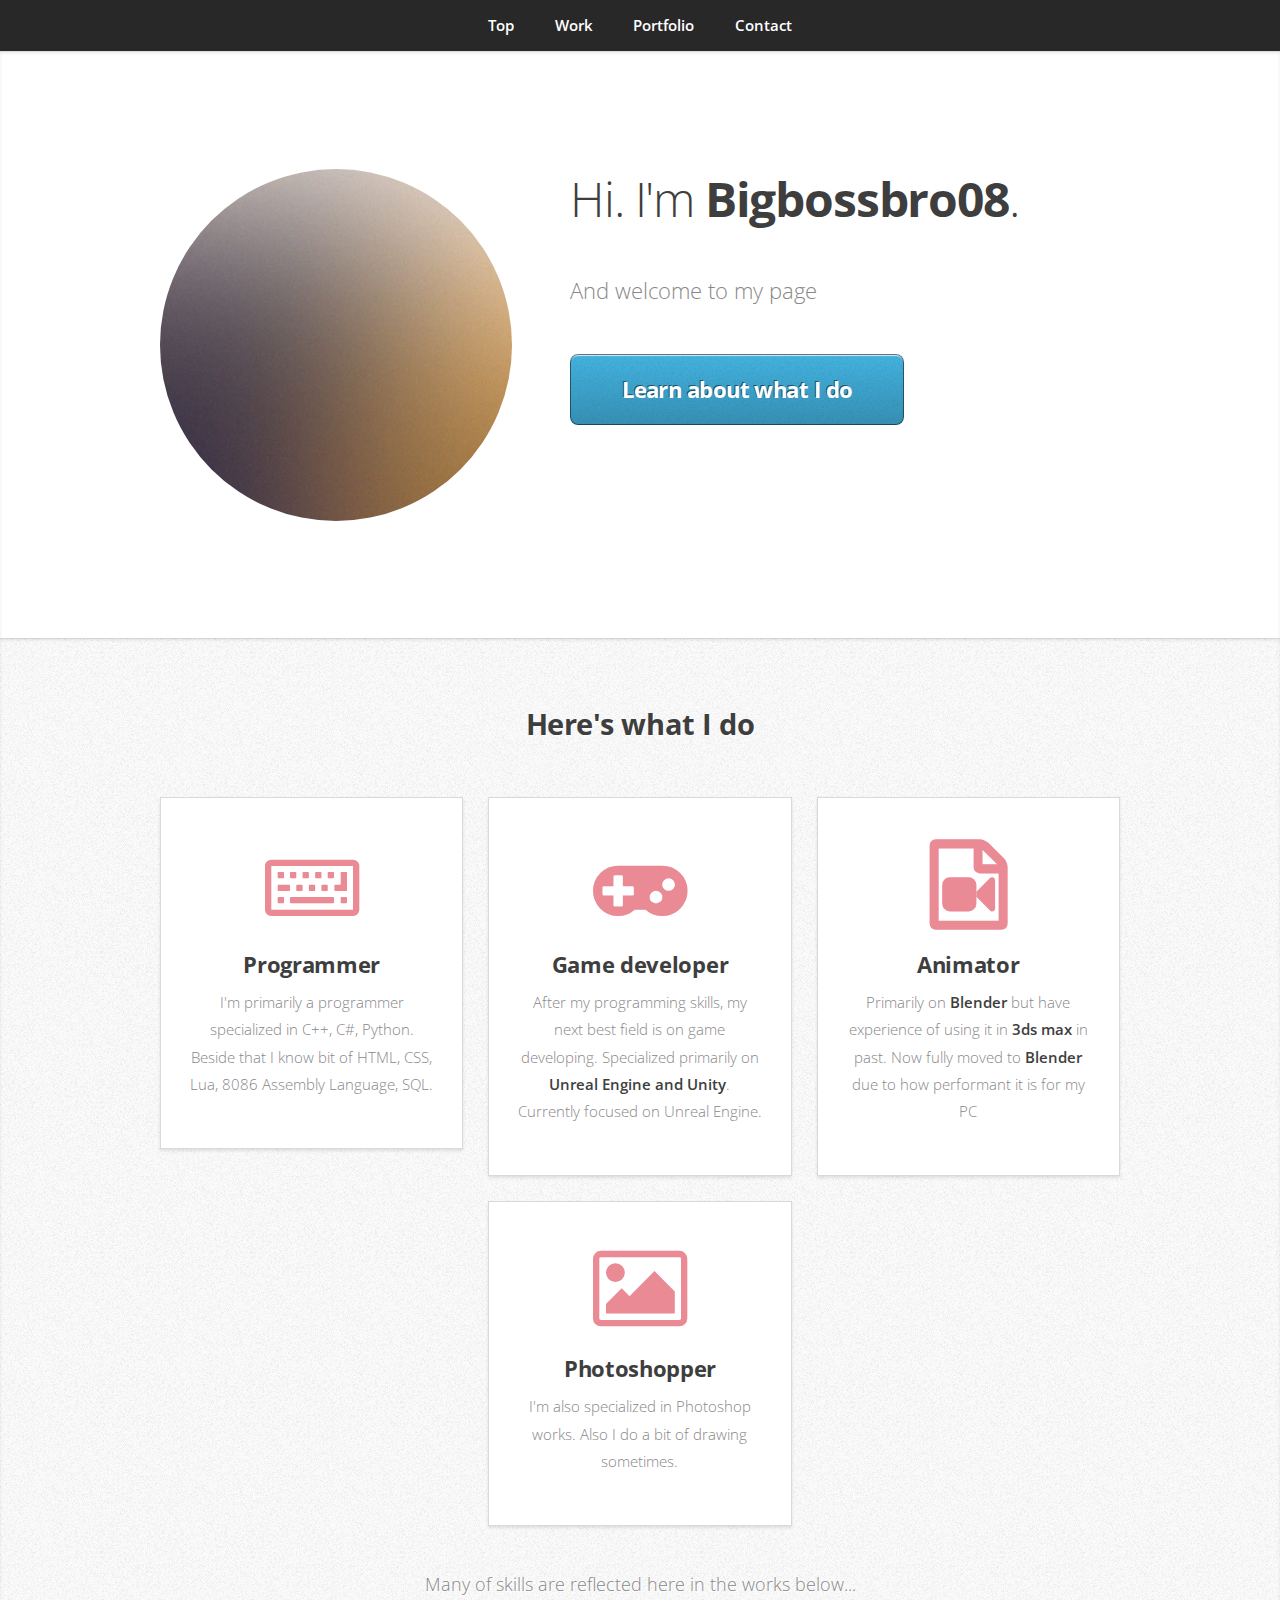
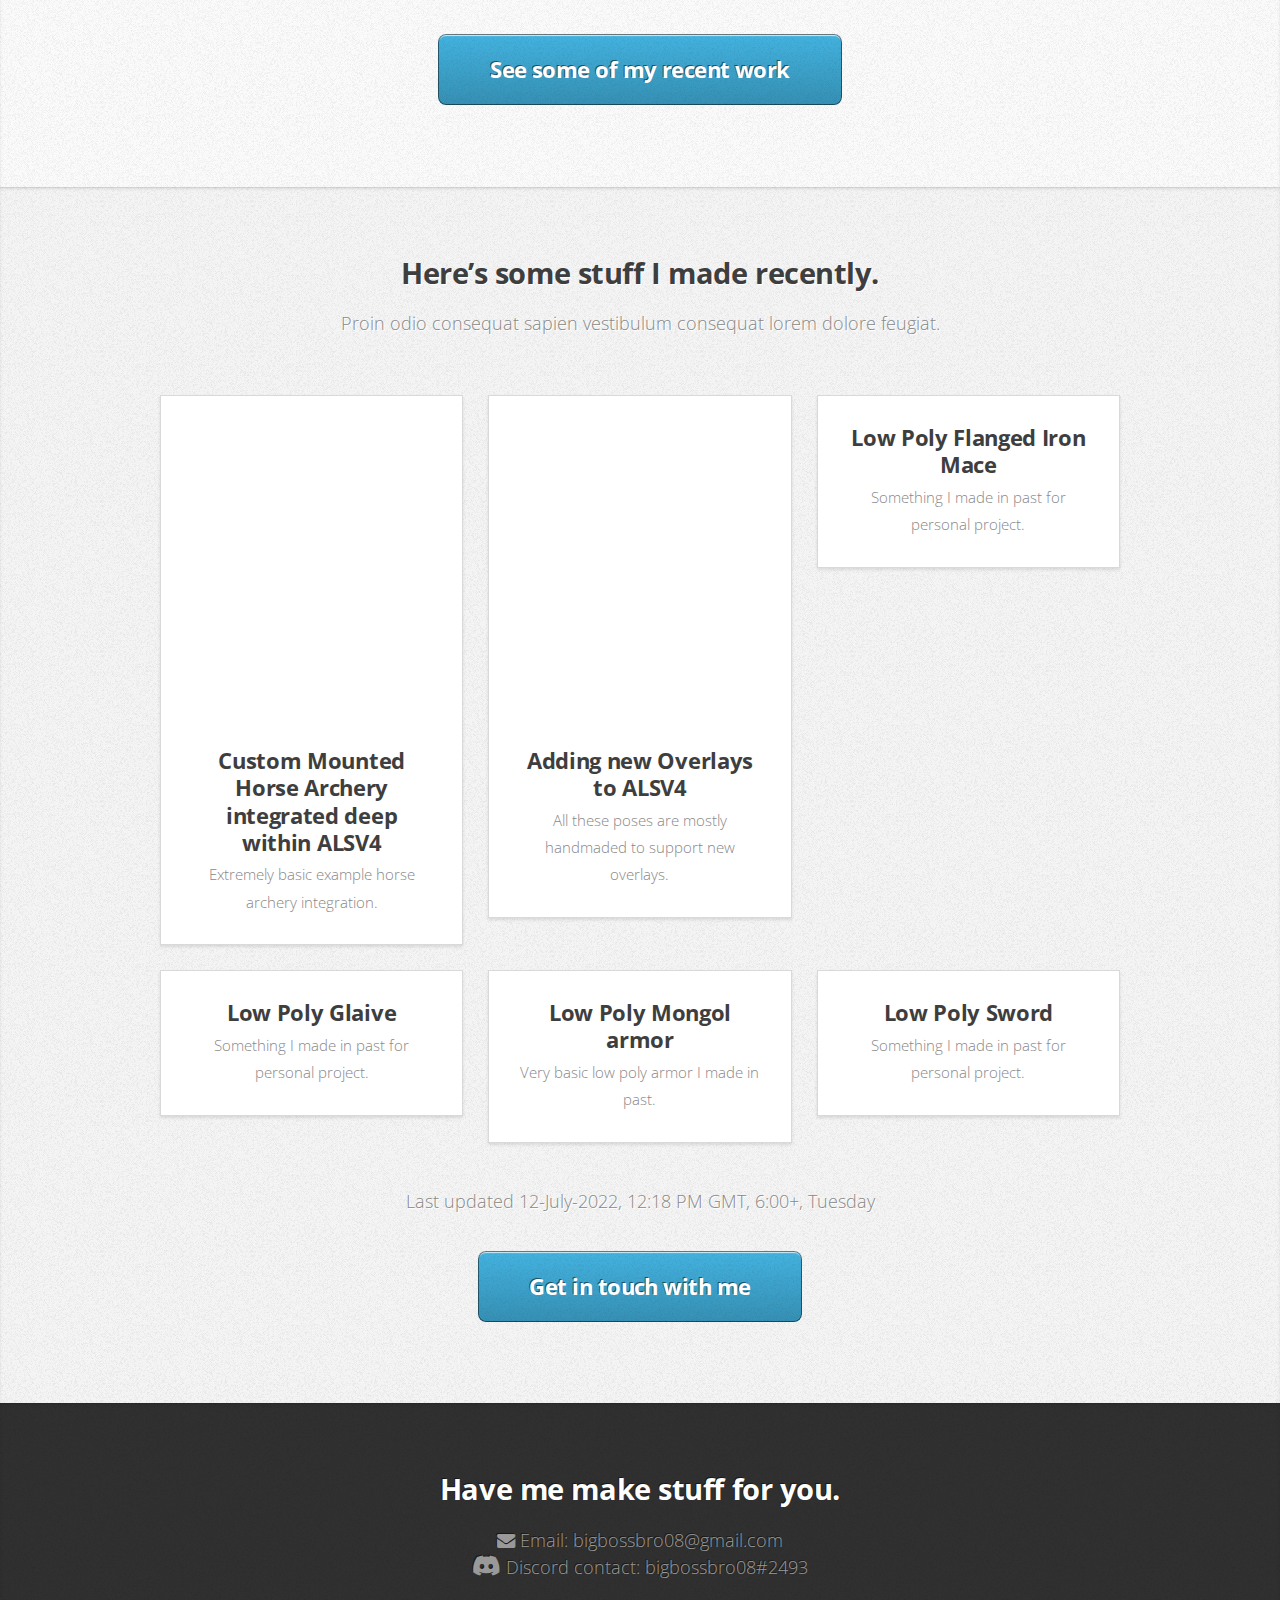
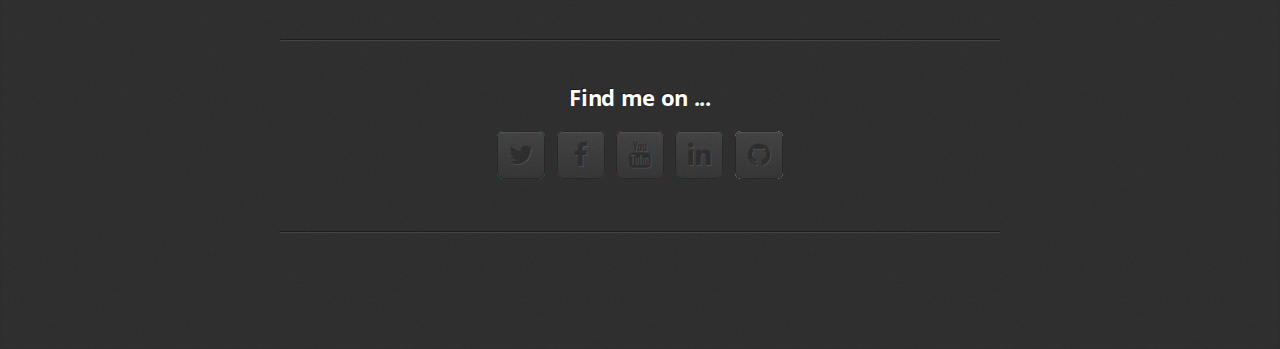
==== commit 3c74b52f: "basic portfolio for now" ====
--- a/index.html
+++ b/index.html
@@ -10,6 +10,7 @@
 		<meta charset="utf-8" />
 		<meta name="viewport" content="width=device-width, initial-scale=1, user-scalable=no" />
 		<link rel="stylesheet" href="assets/css/main.css" />
+		<link rel="stylesheet" href="assets/css/font-awesome.min.css">
 	</head>
 	<body class="is-preload">
 
@@ -32,9 +33,9 @@
 						</div>
 						<div class="col-8 col-7-large col-12-medium">
 							<header>
-								<h1>Hi. I'm <strong>Jane Doe</strong>.</h1>
+								<h1>Hi. I'm <strong>Bigbossbro08</strong>.</h1>
 							</header>
-							<p>And this is <strong>Miniport</strong>, a free, fully responsive HTML5 site template designed by <a href="http://twitter.com/ajlkn">AJ</a> for <a href="http://html5up.net">HTML5 UP</a> &amp; released under the <a href="http://html5up.net/license">CCA license</a>.</p>
+							<p>And welcome to my page</p>
 							<a href="#work" class="button large scrolly">Learn about what I do</a>
 						</div>
 					</div>
@@ -45,34 +46,40 @@
 			<article id="work" class="wrapper style2">
 				<div class="container">
 					<header>
-						<h2>Here's all the stuff I do.</h2>
-						<p>Odio turpis amet sed consequat eget posuere consequat.</p>
+						<h2>Here's what I do</h2>
 					</header>
 					<div class="row aln-center">
 						<div class="col-4 col-6-medium col-12-small">
 							<section class="box style1">
-								<span class="icon featured fa-comments"></span>
-								<h3>Consequat lorem</h3>
-								<p>Ornare nulla proin odio consequat sapien vestibulum ipsum primis sed amet consequat lorem dolore.</p>
-							</section>
-						</div>
-						<div class="col-4 col-6-medium col-12-small">
-							<section class="box style1">
-								<span class="icon solid featured fa-camera-retro"></span>
-								<h3>Lorem dolor tempus</h3>
-								<p>Ornare nulla proin odio consequat sapien vestibulum ipsum primis sed amet consequat lorem dolore.</p>
-							</section>
-						</div>
-						<div class="col-4 col-6-medium col-12-small">
-							<section class="box style1">
-								<span class="icon featured fa-thumbs-up"></span>
-								<h3>Feugiat posuere</h3>
-								<p>Ornare nulla proin odio consequat sapien vestibulum ipsum primis sed amet consequat lorem dolore.</p>
+								<span class="icon featured fa-keyboard-o"></span>
+								<h3>Programmer</h3>
+								<p>I'm primarily a programmer specialized in C++, C#, Python. Beside that I know bit of HTML, CSS, Lua, 8086 Assembly Language, SQL.</p>
+							</section>
+						</div>
+						<div class="col-4 col-6-medium col-12-small">
+							<section class="box style1">
+								<span class="icon featured fa-gamepad " aria-hidden="true"></span>
+								<h3>Game developer</h3>
+								<p>After my programming skills, my next best field is on game developing. Specialized primarily on <strong>Unreal Engine and Unity</strong>. Currently focused on Unreal Engine.</p>
+							</section>
+						</div>
+						<div class="col-4 col-6-medium col-12-small">
+							<section class="box style1">
+								<span class="icon solid featured fa-file-video-o"></span>
+								<h3>Animator</h3>
+								<p>Primarily on <strong>Blender</strong> but have experience of using it in <strong> 3ds max</strong> in past. Now fully moved to <strong>Blender</strong> due to how performant it is for my PC</p>
+							</section>
+						</div>
+						<div class="col-4 col-6-medium col-12-small">
+							<section class="box style1">
+								<span class="icon featured fa-image"></span>
+								<h3>Photoshopper</h3>
+								<p>I'm also specialized in Photoshop works. Also I do a bit of drawing sometimes.</p>
 							</section>
 						</div>
 					</div>
 					<footer>
-						<p>Lorem ipsum dolor sit sapien vestibulum ipsum primis?</p>
+						<p>Many of skills are reflected here in the works below...</p>
 						<a href="#portfolio" class="button large scrolly">See some of my recent work</a>
 					</footer>
 				</div>
@@ -88,49 +95,49 @@
 					<div class="row">
 						<div class="col-4 col-6-medium col-12-small">
 							<article class="box style2">
-								<a href="#" class="image featured"><img src="images/pic01.jpg" alt="" /></a>
-								<h3><a href="#">Magna feugiat</a></h3>
-								<p>Ornare nulla proin odio consequat.</p>
-							</article>
-						</div>
-						<div class="col-4 col-6-medium col-12-small">
-							<article class="box style2">
-								<a href="#" class="image featured"><img src="images/pic02.jpg" alt="" /></a>
-								<h3><a href="#">Veroeros primis</a></h3>
-								<p>Ornare nulla proin odio consequat.</p>
-							</article>
-						</div>
-						<div class="col-4 col-6-medium col-12-small">
-							<article class="box style2">
-								<a href="#" class="image featured"><img src="images/pic03.jpg" alt="" /></a>
-								<h3><a href="#">Lorem ipsum</a></h3>
-								<p>Ornare nulla proin odio consequat.</p>
-							</article>
-						</div>
-						<div class="col-4 col-6-medium col-12-small">
-							<article class="box style2">
-								<a href="#" class="image featured"><img src="images/pic04.jpg" alt="" /></a>
-								<h3><a href="#">Tempus dolore</a></h3>
-								<p>Ornare nulla proin odio consequat.</p>
-							</article>
-						</div>
-						<div class="col-4 col-6-medium col-12-small">
-							<article class="box style2">
-								<a href="#" class="image featured"><img src="images/pic05.jpg" alt="" /></a>
-								<h3><a href="#">Feugiat aliquam</a></h3>
-								<p>Ornare nulla proin odio consequat.</p>
-							</article>
-						</div>
-						<div class="col-4 col-6-medium col-12-small">
-							<article class="box style2">
-								<a href="#" class="image featured"><img src="images/pic06.jpg" alt="" /></a>
-								<h3><a href="#">Sed amet ornare</a></h3>
-								<p>Ornare nulla proin odio consequat.</p>
+								<iframe width="315" height="315" src="https://www.youtube.com/embed/ZLRUUHrdzJA" title="YouTube video player" frameborder="0" allow="accelerometer; autoplay; clipboard-write; encrypted-media; gyroscope; picture-in-picture" allowfullscreen></iframe>
+								<h3><a href="#">Custom Mounted Horse Archery integrated deep within ALSV4</a></h3>
+								<p>Extremely basic example horse archery integration.</p>
+							</article>
+						</div>
+						<div class="col-4 col-6-medium col-12-small">
+							<article class="box style2">
+								<iframe width="315" height="315" src="https://www.youtube.com/embed/SQsvB1hEVMA" title="YouTube video player" frameborder="0" allow="accelerometer; autoplay; clipboard-write; encrypted-media; gyroscope; picture-in-picture" allowfullscreen></iframe>
+								<h3><a href="#">Adding new Overlays to ALSV4</a></h3>
+								<p>All these poses are mostly handmaded to support new overlays.</p>
+							</article>
+						</div>
+						<div class="col-4 col-6-medium col-12-small">
+							<article class="box style2">
+								<a href="https://cdnb.artstation.com/p/assets/images/images/036/016/451/large/bigbossbro08-mongolianmace.jpg?1616513920" class="image featured"><img src="https://cdnb.artstation.com/p/assets/images/images/036/016/451/large/bigbossbro08-mongolianmace.jpg?1616513920" alt="" /></a>
+								<h3><a href="https://www.artstation.com/artwork/nYqoeX">Low Poly Flanged Iron Mace</a></h3>
+								<p>Something I made in past for personal project.</p>
+							</article>
+						</div>
+						<div class="col-4 col-6-medium col-12-small">
+							<article class="box style2">
+								<a href="https://cdnb.artstation.com/p/assets/images/images/035/977/523/large/bigbossbro08-mongolianspearrender.jpg?1616422644" class="image featured"><img src="https://cdnb.artstation.com/p/assets/images/images/035/977/523/large/bigbossbro08-mongolianspearrender.jpg?1616422644" alt="" /></a>
+								<h3><a href="https://www.artstation.com/artwork/PoKLwr">Low Poly Glaive</a></h3>
+								<p>Something I made in past for personal project.</p>
+							</article>
+						</div>
+						<div class="col-4 col-6-medium col-12-small">
+							<article class="box style2">
+								<a href="https://cdnb.artstation.com/p/assets/images/images/035/976/279/large/bigbossbro08-mongolianarmorrender.jpg?1616420354" class="image featured"><img src="https://cdnb.artstation.com/p/assets/images/images/035/976/279/large/bigbossbro08-mongolianarmorrender.jpg?1616420354" alt="" /></a>
+								<h3><a href="#">Low Poly Mongol armor</a></h3>
+								<p>Very basic low poly armor I made in past.</p>
+							</article>
+						</div>
+						<div class="col-4 col-6-medium col-12-small">
+							<article class="box style2">
+								<a href="https://cdnb.artstation.com/p/assets/images/images/035/971/967/large/bigbossbro08-mongolianswordrender.jpg?1616411333" class="image featured"><img src="https://cdnb.artstation.com/p/assets/images/images/035/971/967/large/bigbossbro08-mongolianswordrender.jpg?1616411333" alt="" /></a>
+								<h3><a href="https://www.artstation.com/artwork/q9ng9a">Low Poly Sword</a></h3>
+								<p>Something I made in past for personal project.</p>
 							</article>
 						</div>
 					</div>
 					<footer>
-						<p>Lorem ipsum dolor sit sapien vestibulum ipsum primis?</p>
+						<p>Last updated 12-July-2022, 12:18 PM GMT, 6:00+, Tuesday</p>
 						<a href="#contact" class="button large scrolly">Get in touch with me</a>
 					</footer>
 				</div>
@@ -141,8 +148,10 @@
 				<div class="container medium">
 					<header>
 						<h2>Have me make stuff for you.</h2>
-						<p>Ornare nulla proin odio consequat sapien vestibulum ipsum.</p>
+						<p><i class="fa fa-envelope" aria-hidden="true"></i>  Email: bigbossbro08@gmail.com</p>
+						<p><i class="icon brands fa-discord" aria-hidden="true"></i>  Discord contact: bigbossbro08#2493</p></i>
 					</header>
+					<!--
 					<div class="row">
 						<div class="col-12">
 							<form method="post" action="#">
@@ -168,24 +177,24 @@
 								</div>
 							</form>
 						</div>
+						-->
 						<div class="col-12">
 							<hr />
 							<h3>Find me on ...</h3>
 							<ul class="social">
-								<li><a href="#" class="icon brands fa-twitter"><span class="label">Twitter</span></a></li>
-								<li><a href="#" class="icon brands fa-facebook-f"><span class="label">Facebook</span></a></li>
-								<li><a href="#" class="icon brands fa-dribbble"><span class="label">Dribbble</span></a></li>
-								<li><a href="#" class="icon brands fa-linkedin-in"><span class="label">LinkedIn</span></a></li>
-								<li><a href="#" class="icon brands fa-tumblr"><span class="label">Tumblr</span></a></li>
-								<li><a href="#" class="icon brands fa-google-plus"><span class="label">Google+</span></a></li>
-								<li><a href="#" class="icon brands fa-github"><span class="label">Github</span></a></li>
-								<!--
+								<li><a href="https://twitter.com/bigboosbro08" class="icon fa-twitter"><span class="label">Twitter</span></a></li>
+								<li><a href="https://www.facebook.com/bigbossbro08/" class="icon fa-facebook-f"><span class="label">Facebook</span></a></li>
+								<li><a href="https://www.youtube.com/channel/UCSBkMB0I9sDvIKO-rx9hkxg" class="icon fa-youtube"><span class="label">YouTube</span></a></li>
+								<li><a href="https://www.linkedin.com/in/big-boss-b9250b1b9/" class="icon brands fa-linkedin-in"><span class="label">LinkedIn</span></a></li>
+								<li><a href="https://github.com/Bigbossbro08" class="icon fa-github"><span class="label">Github</span></a></li>
+								<!--<li><a href="#" class="icon brands fa-dribbble"><span class="label">Dribbble</span></a></li>
+								
 								<li><a href="#" class="icon solid fa-rss"><span>RSS</span></a></li>
 								<li><a href="#" class="icon brands fa-instagram"><span>Instagram</span></a></li>
 								<li><a href="#" class="icon brands fa-foursquare"><span>Foursquare</span></a></li>
 								<li><a href="#" class="icon brands fa-skype"><span>Skype</span></a></li>
 								<li><a href="#" class="icon brands fa-soundcloud"><span>Soundcloud</span></a></li>
-								<li><a href="#" class="icon brands fa-youtube"><span>YouTube</span></a></li>
+								
 								<li><a href="#" class="icon brands fa-blogger"><span>Blogger</span></a></li>
 								<li><a href="#" class="icon brands fa-flickr"><span>Flickr</span></a></li>
 								<li><a href="#" class="icon brands fa-vimeo"><span>Vimeo</span></a></li>
@@ -195,9 +204,10 @@
 						</div>
 					</div>
 					<footer>
-						<ul id="copyright">
+						<!--<ul id="copyright">
 							<li>&copy; Untitled. All rights reserved.</li><li>Design: <a href="http://html5up.net">HTML5 UP</a></li>
 						</ul>
+						-->
 					</footer>
 				</div>
 			</article>
--- a/assets/css/main.css
+++ b/assets/css/main.css
@@ -1,4 +1,5 @@
 @import url("https://fonts.googleapis.com/css?family=Open+Sans:300,300italic,600,600italic,700");
+@import url("font-awesome.min.css");
 @import url("fontawesome-all.min.css");
 
 /*
@@ -1953,7 +1954,7 @@
 			text-rendering: auto;
 			line-height: 1;
 			text-transform: none !important;
-			font-family: 'Font Awesome 5 Free';
+			font-family: 'FontAwesome';
 			font-weight: 400;
 		}
 
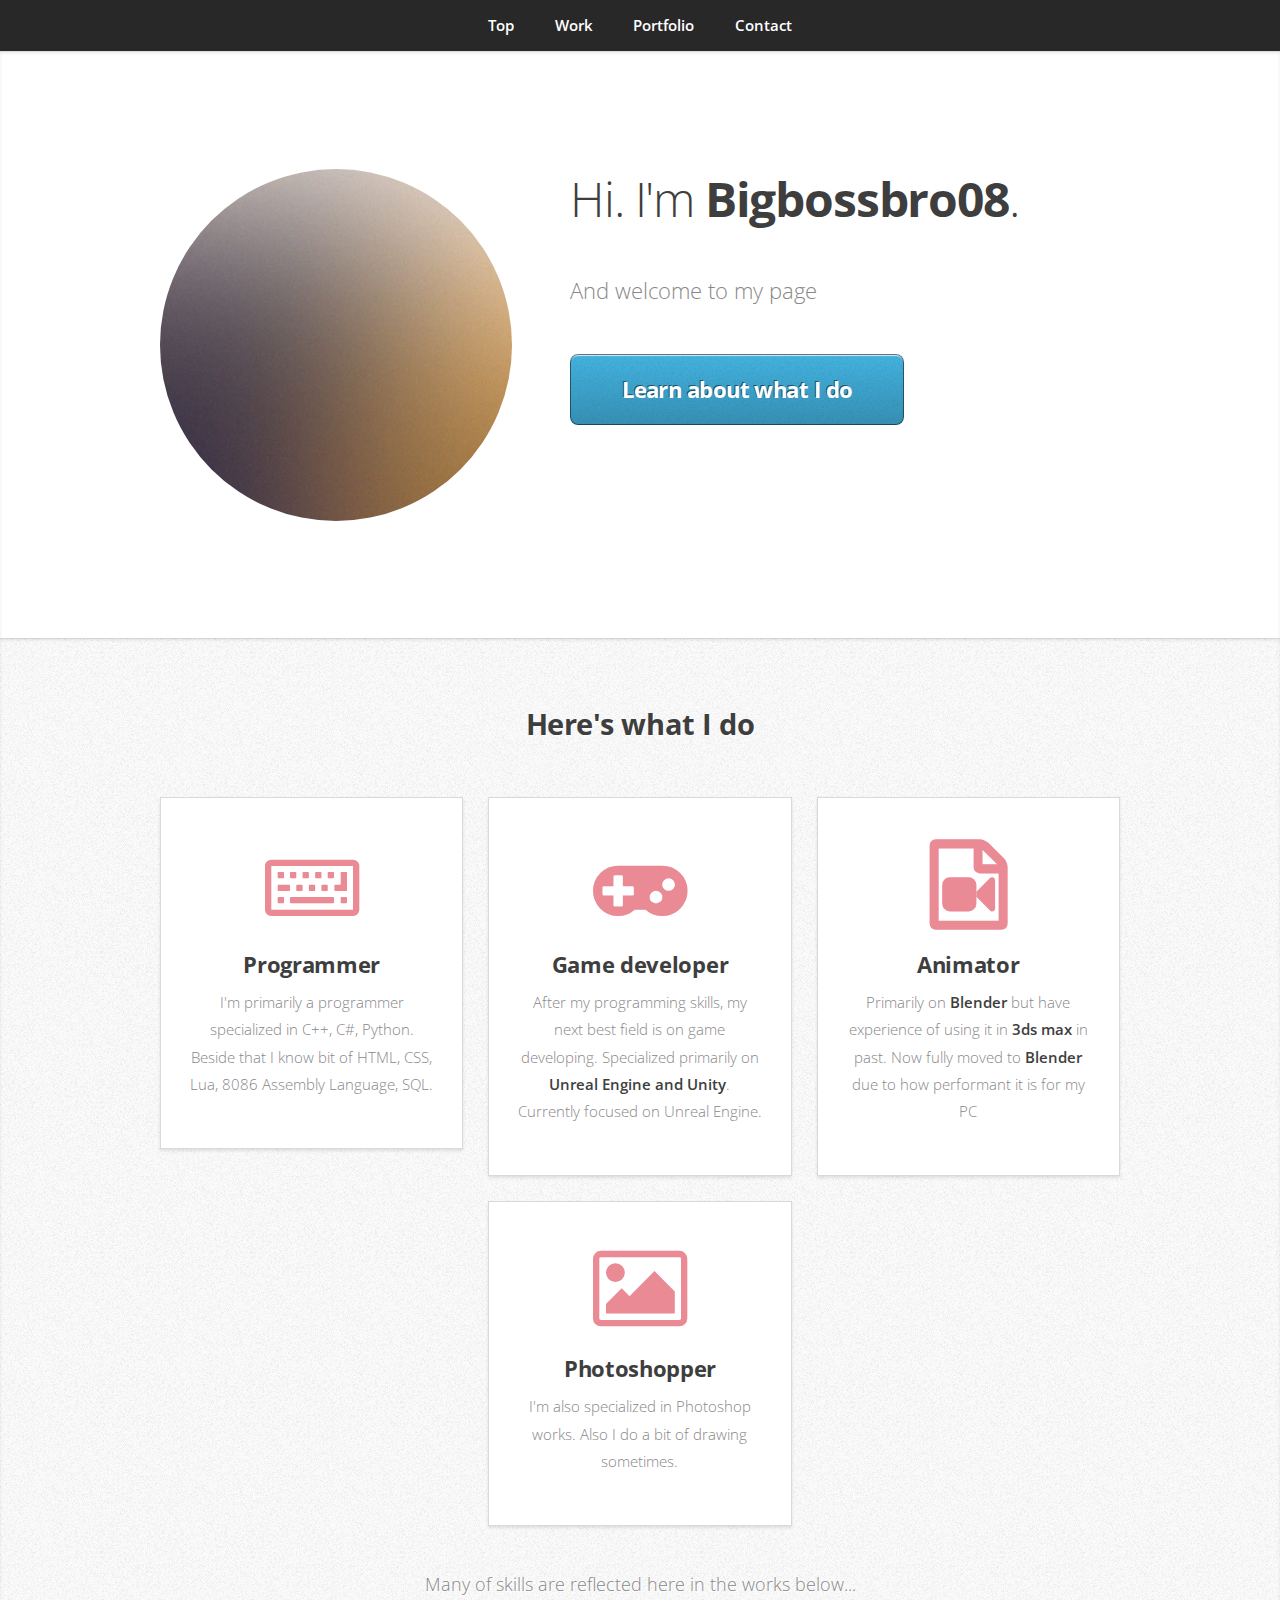
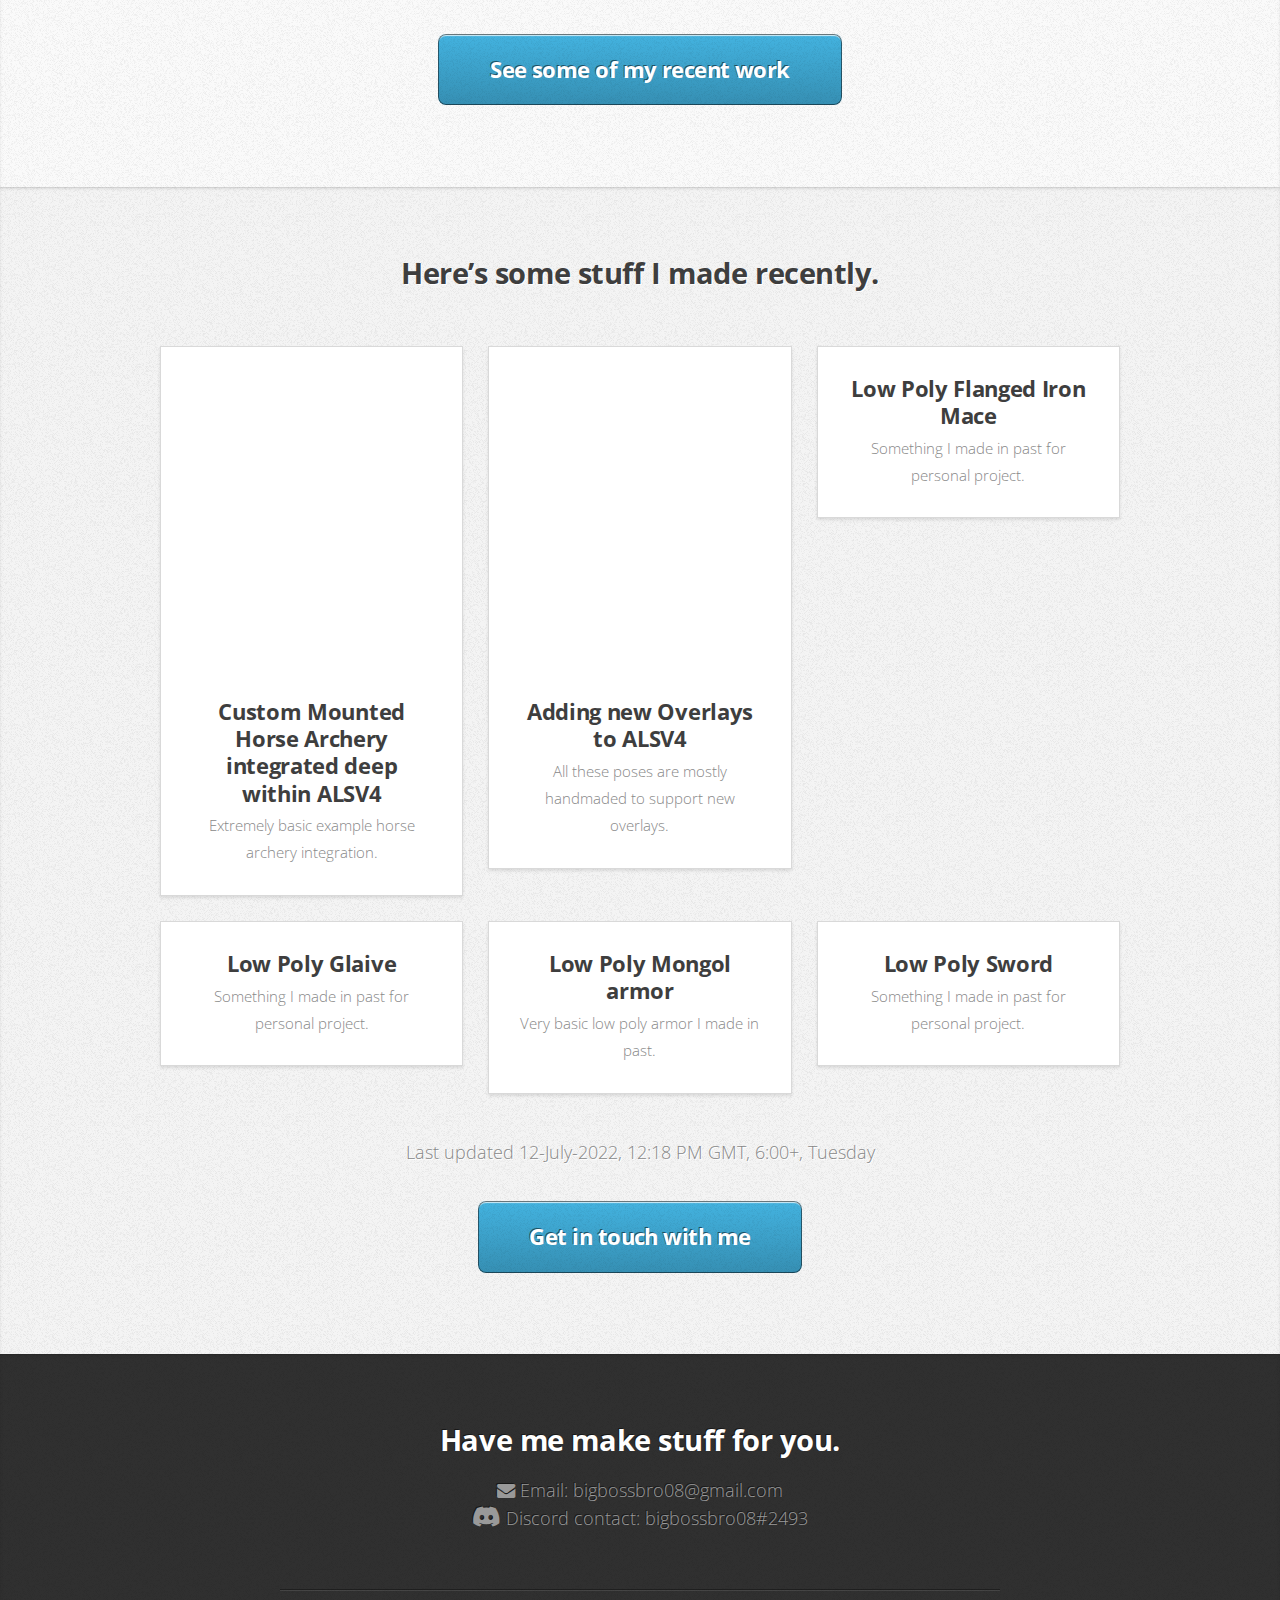
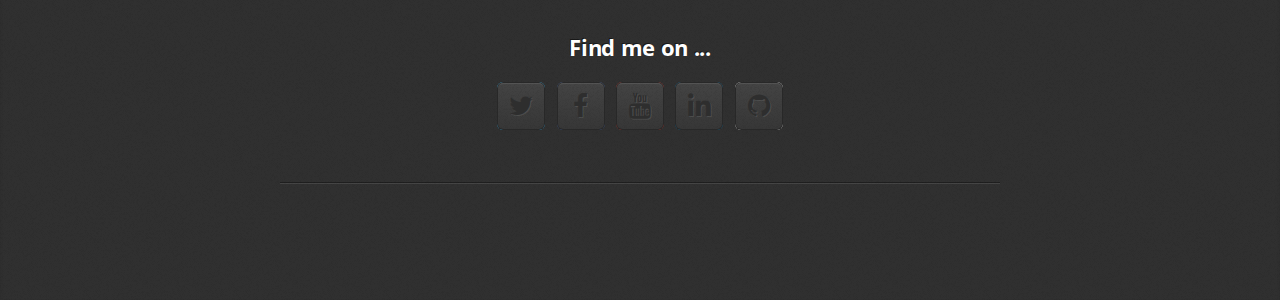
==== commit 81ef1d9f: "fix" ====
--- a/index.html
+++ b/index.html
@@ -90,7 +90,6 @@
 				<div class="container">
 					<header>
 						<h2>Here’s some stuff I made recently.</h2>
-						<p>Proin odio consequat  sapien vestibulum consequat lorem dolore feugiat.</p>
 					</header>
 					<div class="row">
 						<div class="col-4 col-6-medium col-12-small">
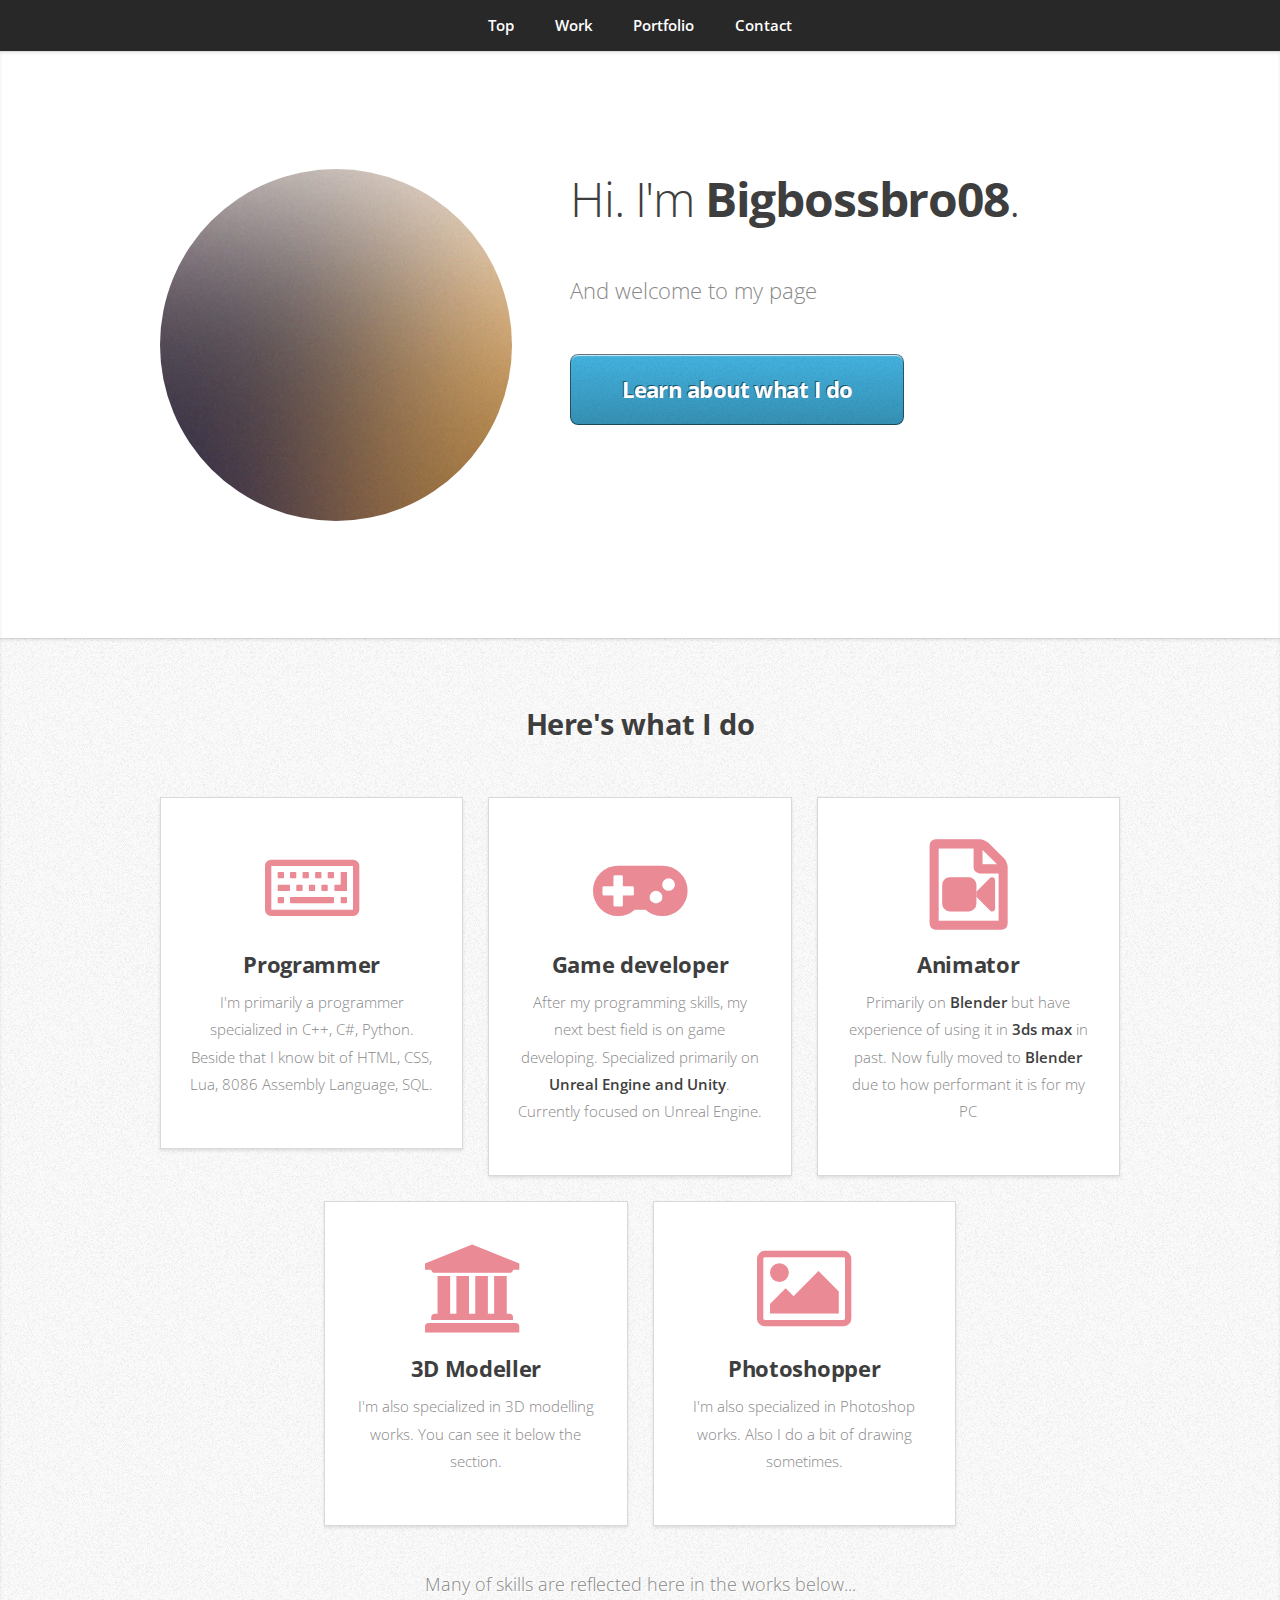
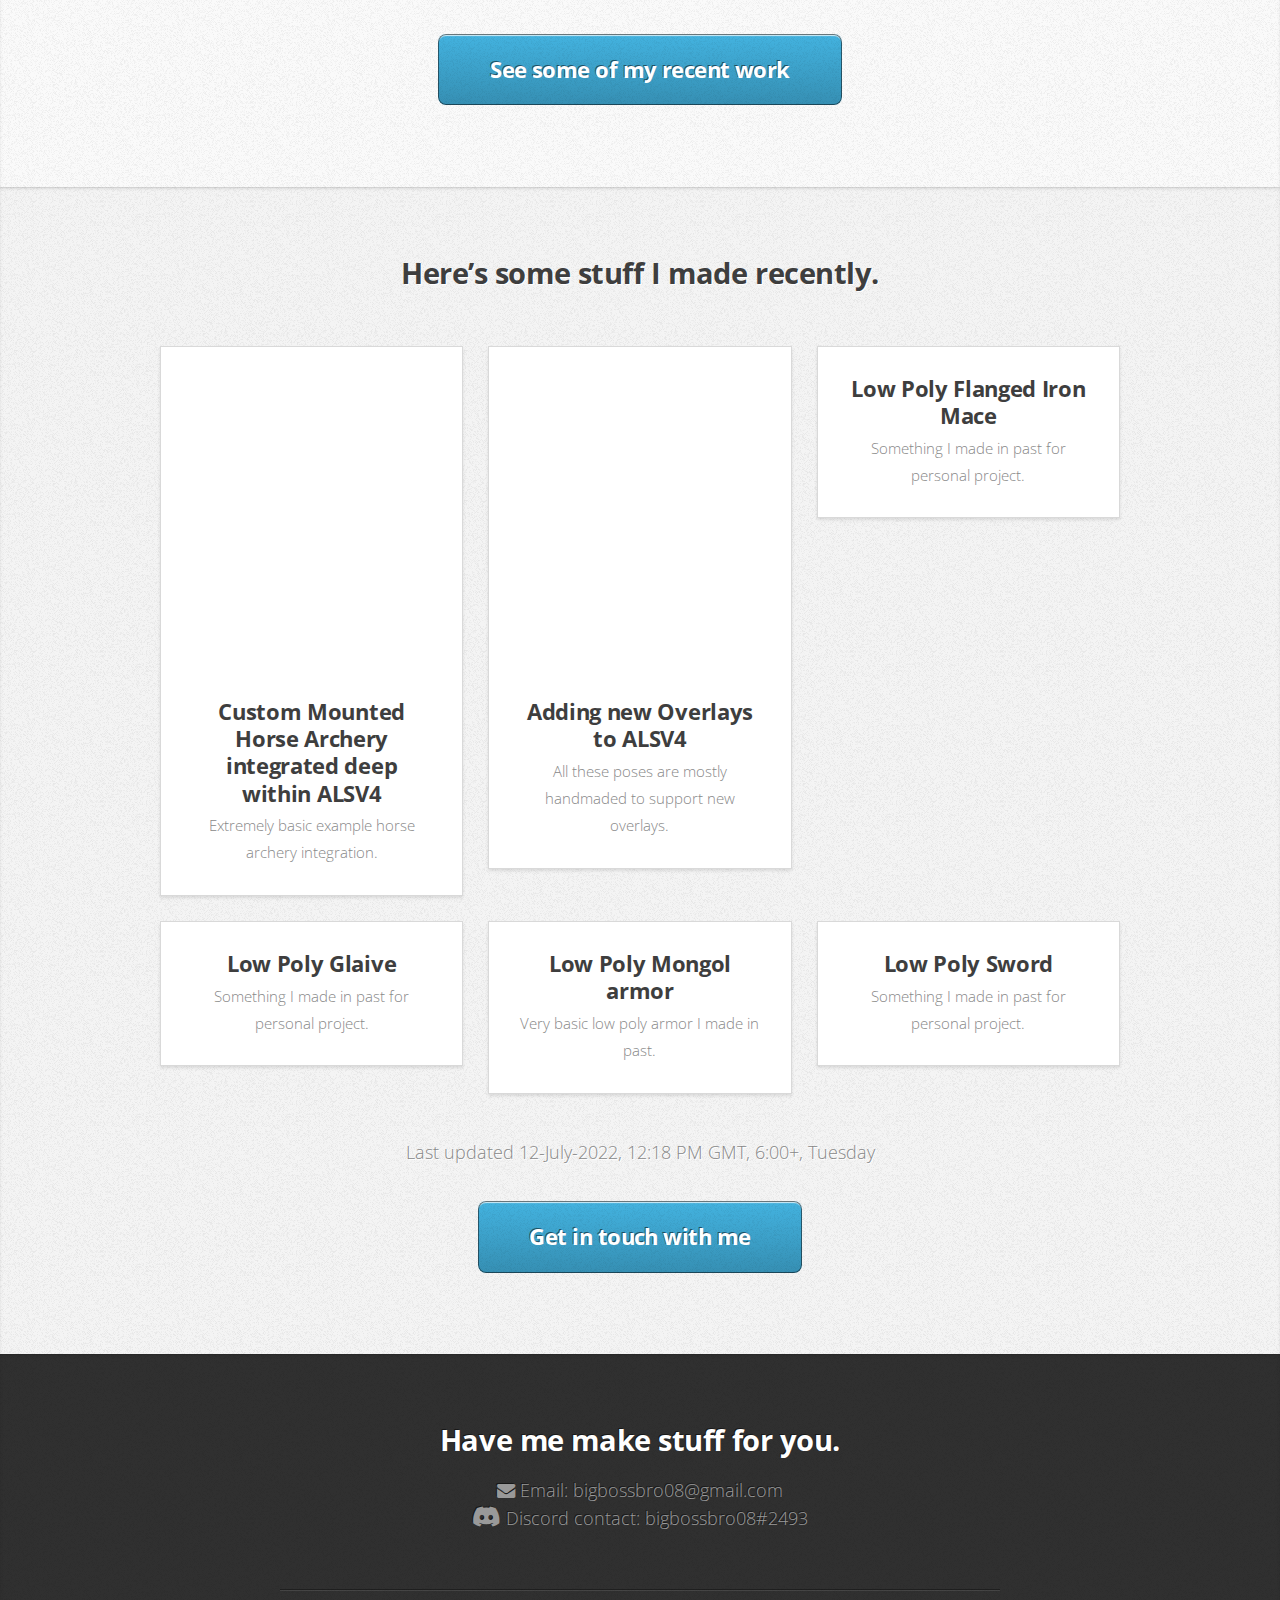
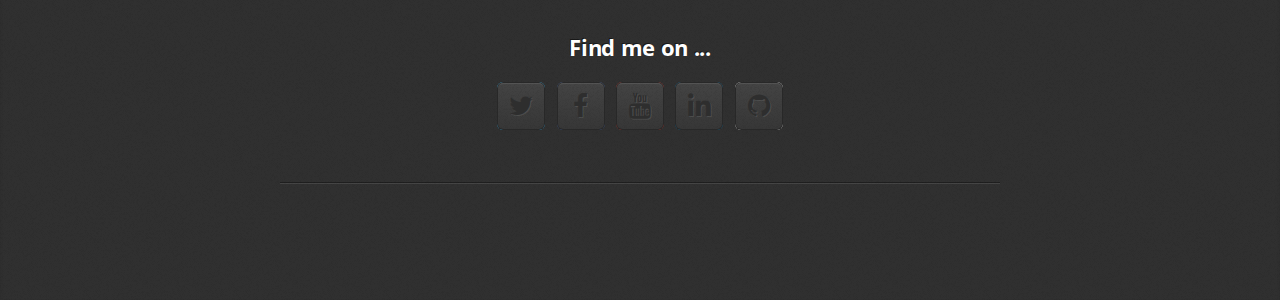
==== commit 80b9b83d: "just a small fix" ====
--- a/index.html
+++ b/index.html
@@ -6,7 +6,7 @@
 -->
 <html>
 	<head>
-		<title>Miniport by HTML5 UP</title>
+		<title>Bigbossbro08's portfolio</title>
 		<meta charset="utf-8" />
 		<meta name="viewport" content="width=device-width, initial-scale=1, user-scalable=no" />
 		<link rel="stylesheet" href="assets/css/main.css" />
@@ -68,6 +68,13 @@
 								<span class="icon solid featured fa-file-video-o"></span>
 								<h3>Animator</h3>
 								<p>Primarily on <strong>Blender</strong> but have experience of using it in <strong> 3ds max</strong> in past. Now fully moved to <strong>Blender</strong> due to how performant it is for my PC</p>
+							</section>
+						</div>
+						<div class="col-4 col-6-medium col-12-small">
+							<section class="box style1">
+								<span class="icon featured fa-university"></span>
+								<h3>3D Modeller</h3>
+								<p>I'm also specialized in 3D modelling works. You can see it below the section.</p>
 							</section>
 						</div>
 						<div class="col-4 col-6-medium col-12-small">
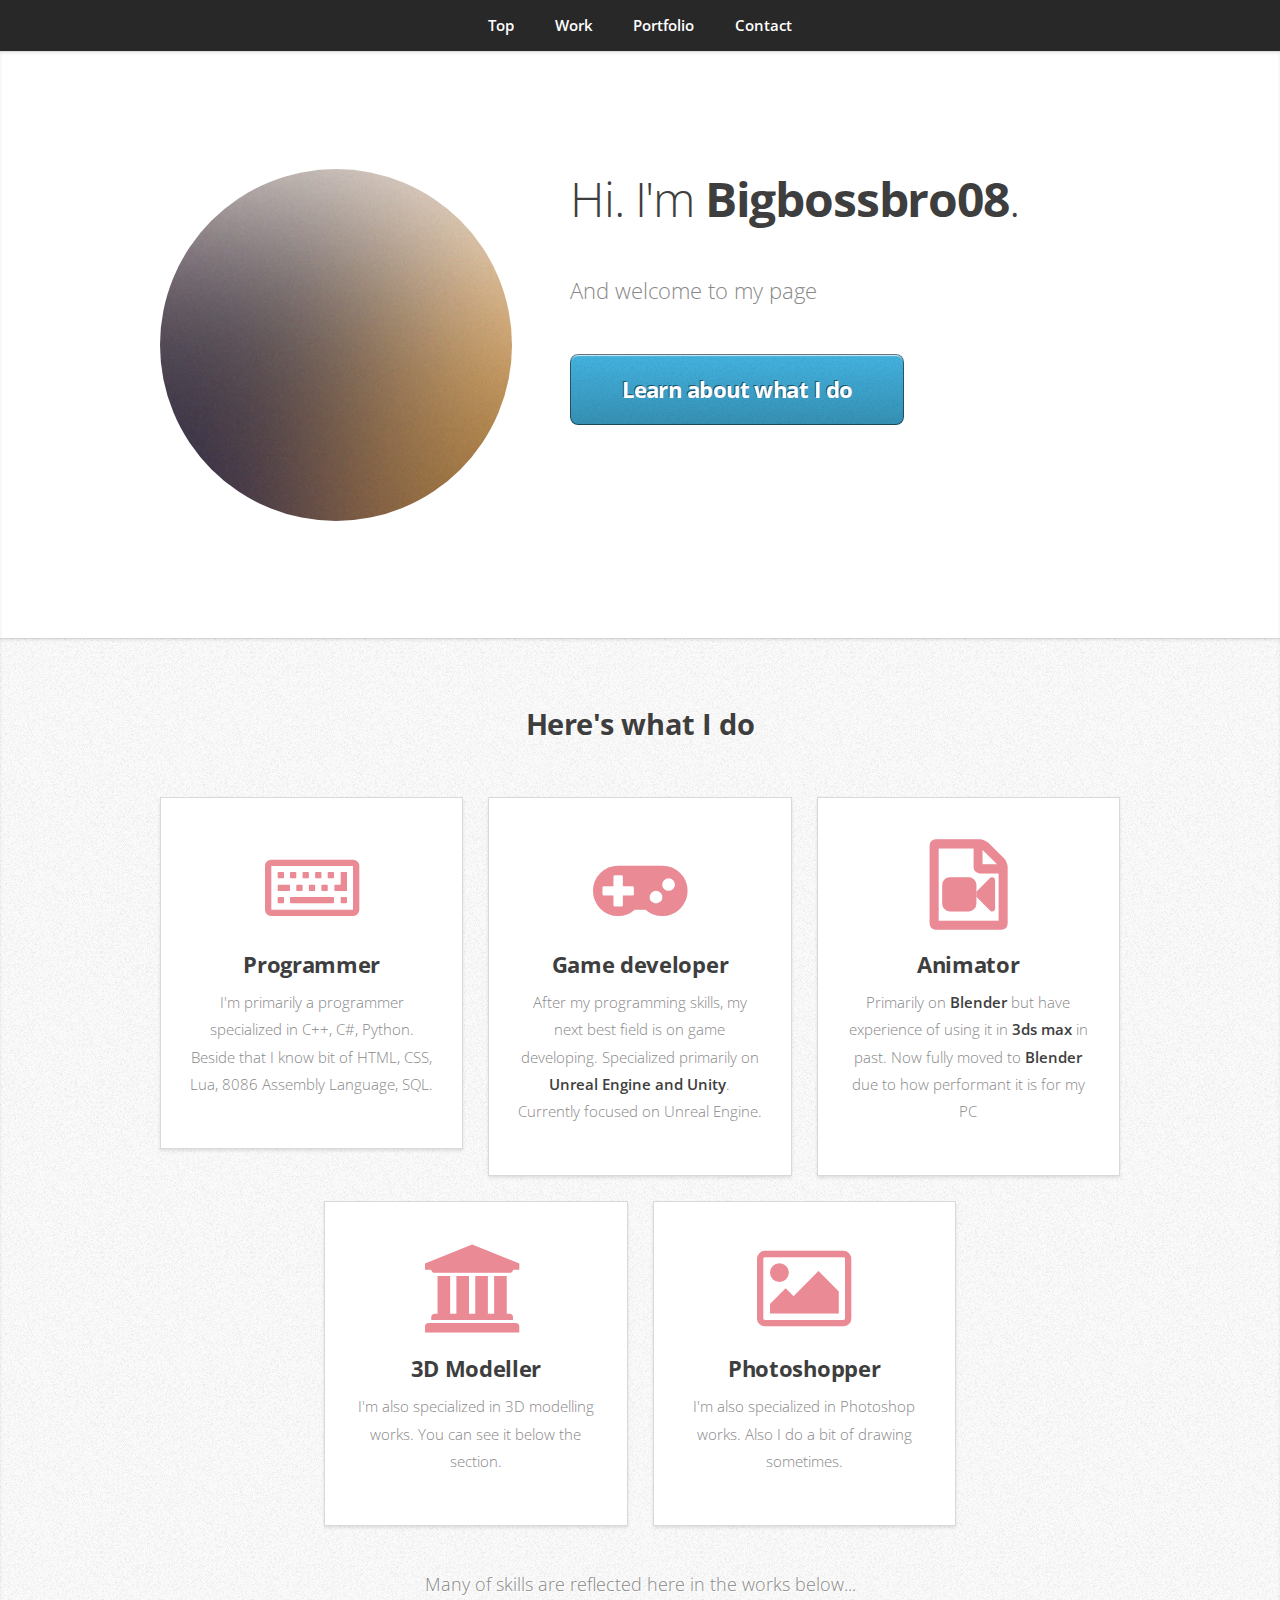
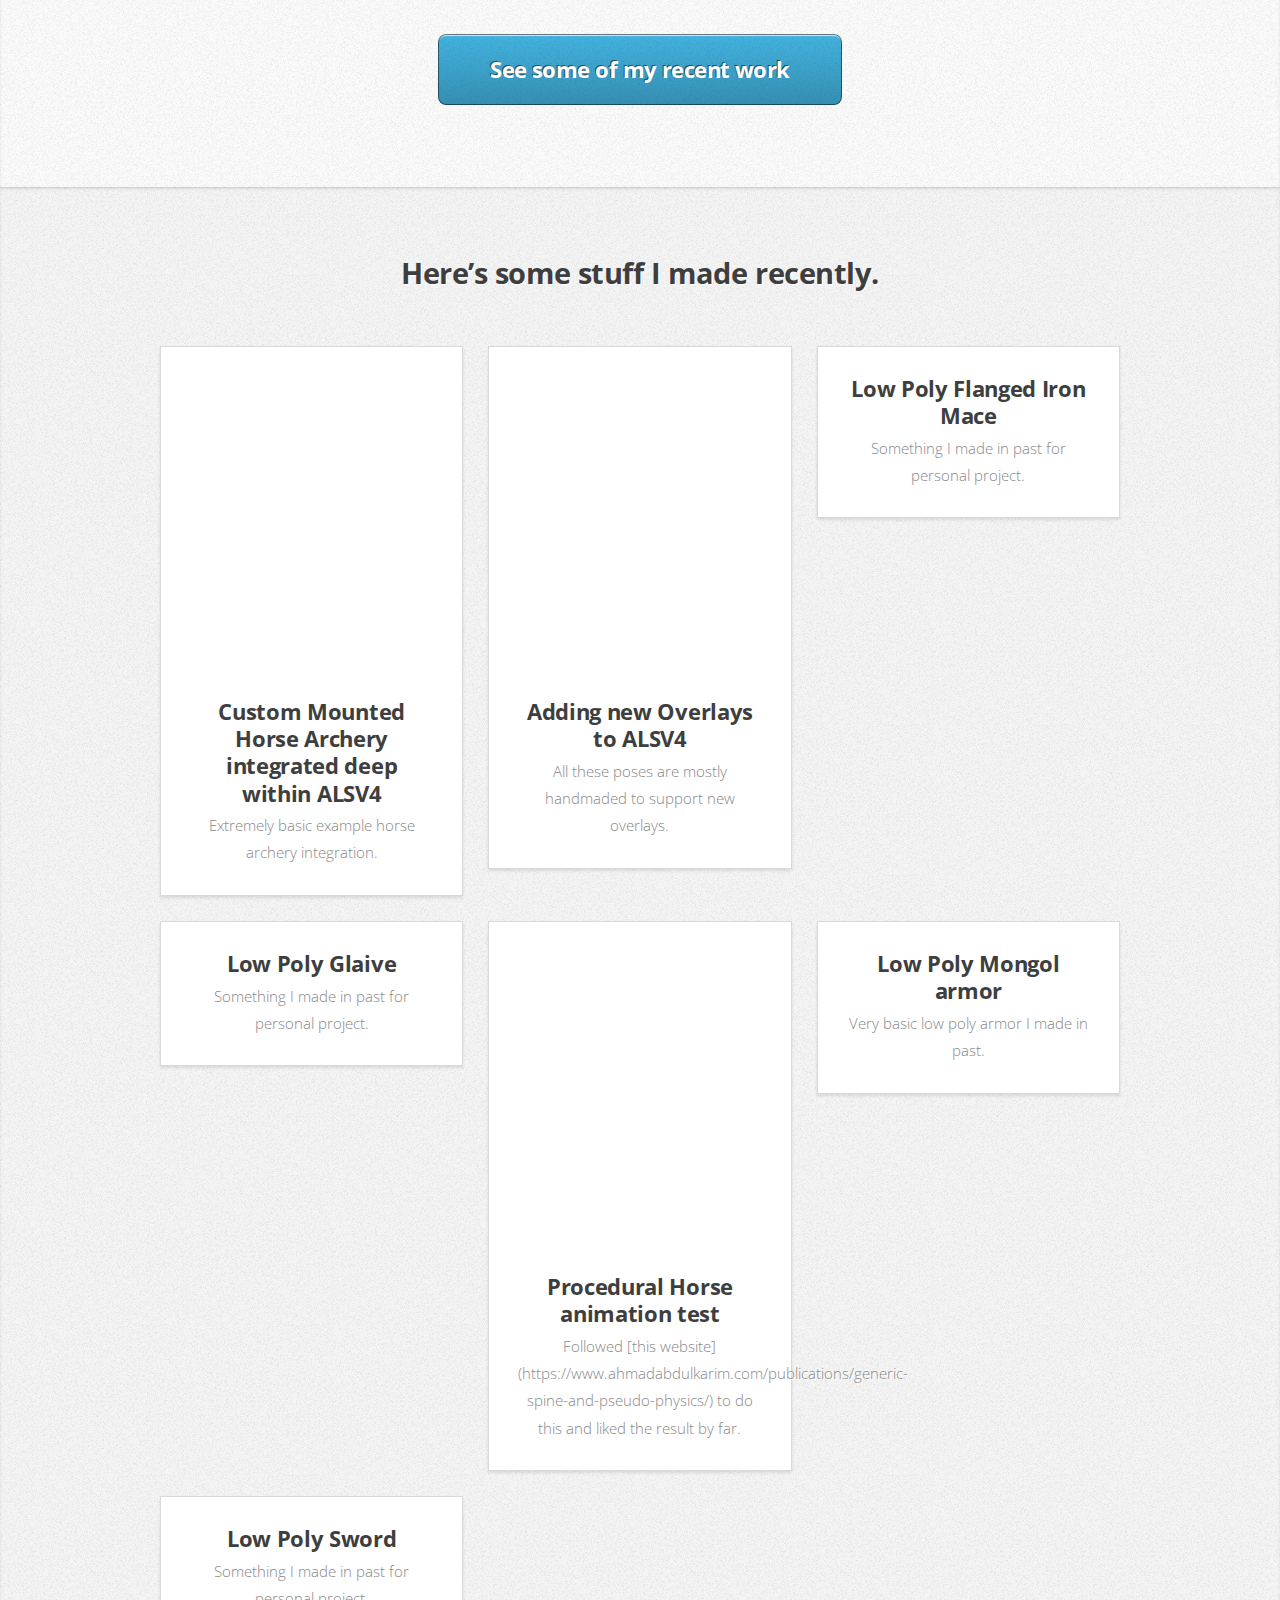
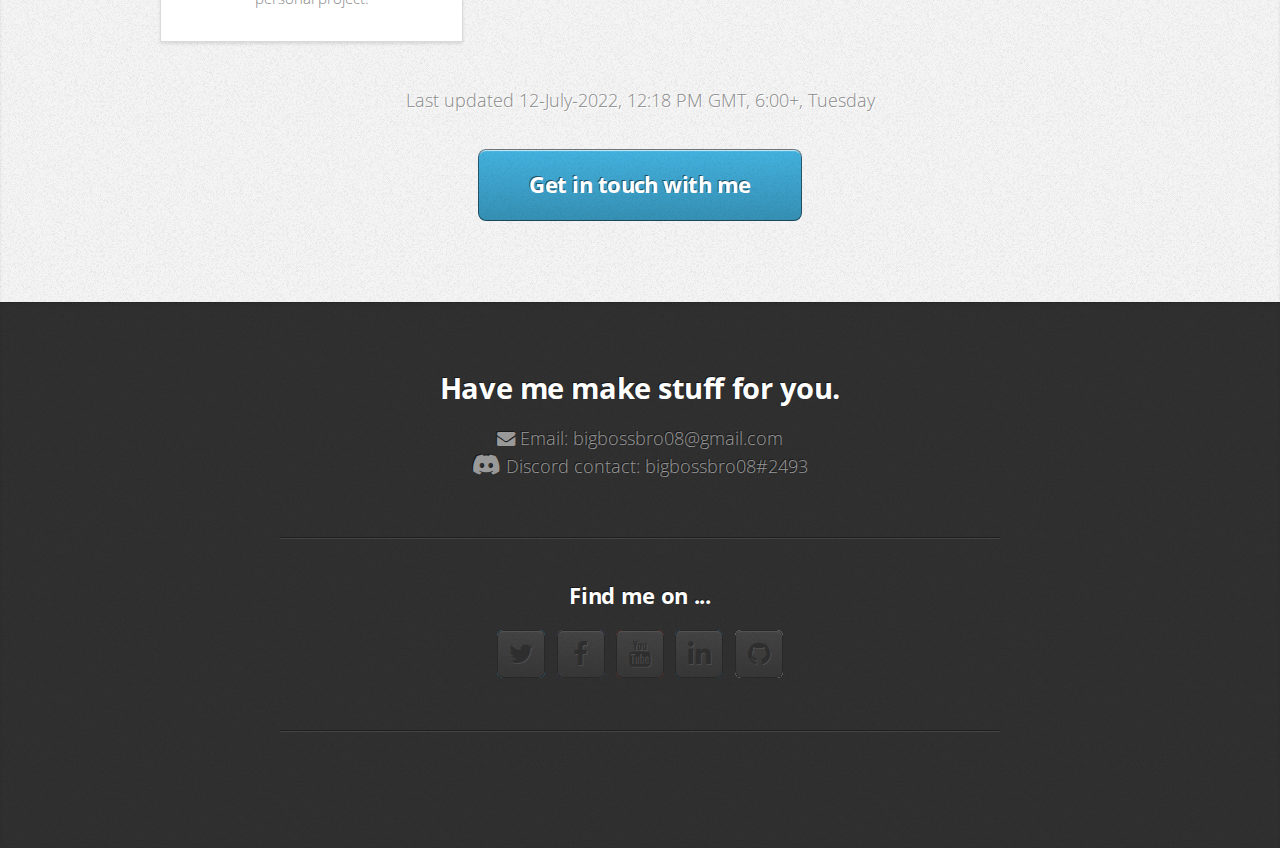
==== commit 01a48277: "added link to procedural horse animation" ====
--- a/index.html
+++ b/index.html
@@ -125,6 +125,13 @@
 								<a href="https://cdnb.artstation.com/p/assets/images/images/035/977/523/large/bigbossbro08-mongolianspearrender.jpg?1616422644" class="image featured"><img src="https://cdnb.artstation.com/p/assets/images/images/035/977/523/large/bigbossbro08-mongolianspearrender.jpg?1616422644" alt="" /></a>
 								<h3><a href="https://www.artstation.com/artwork/PoKLwr">Low Poly Glaive</a></h3>
 								<p>Something I made in past for personal project.</p>
+							</article>
+						</div>
+						<div class="col-4 col-6-medium col-12-small">
+							<article class="box style2">
+								<iframe width="315" height="315" src="https://www.youtube.com/watch?v=KpZmcLJFq1Q" title="YouTube video player" frameborder="0" allow="accelerometer; autoplay; clipboard-write; encrypted-media; gyroscope; picture-in-picture" allowfullscreen></iframe>
+								<h3><a href="#">Procedural Horse animation test</a></h3>
+								<p>Followed [this website](https://www.ahmadabdulkarim.com/publications/generic-spine-and-pseudo-physics/) to do this and liked the result by far.</p>
 							</article>
 						</div>
 						<div class="col-4 col-6-medium col-12-small">
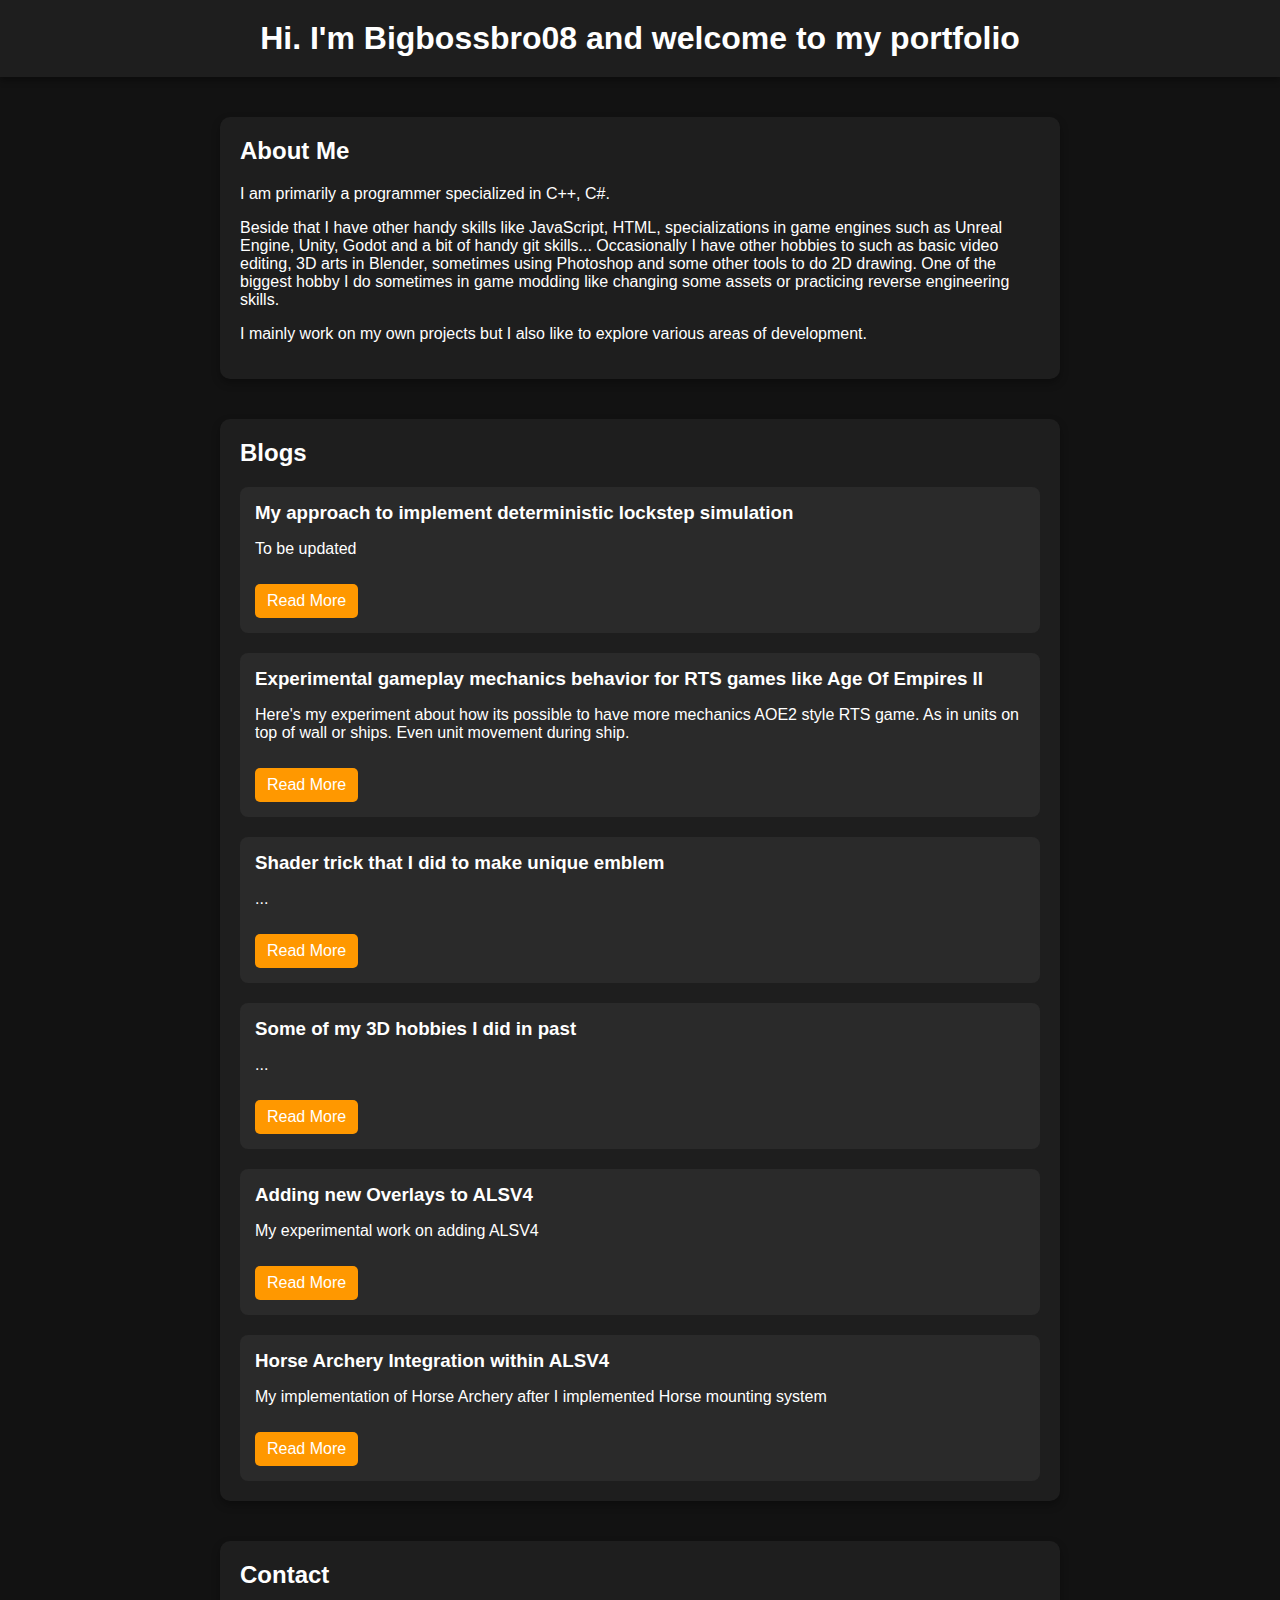
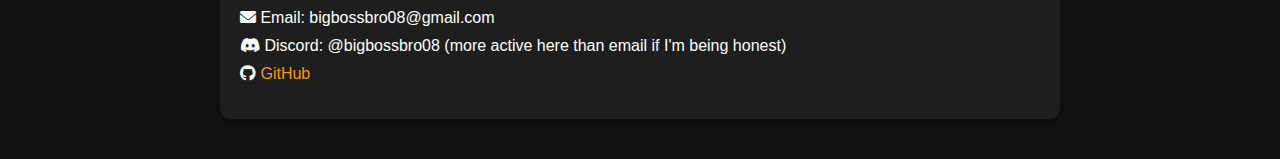
==== commit be1fe0b7: "new update" ====
--- a/index.html
+++ b/index.html
@@ -1,237 +1,48 @@
-<!DOCTYPE HTML>
-<!--
-	Miniport by HTML5 UP
-	html5up.net | @ajlkn
-	Free for personal and commercial use under the CCA 3.0 license (html5up.net/license)
--->
-<html>
-	<head>
-		<title>Bigbossbro08's portfolio</title>
-		<meta charset="utf-8" />
-		<meta name="viewport" content="width=device-width, initial-scale=1, user-scalable=no" />
-		<link rel="stylesheet" href="assets/css/main.css" />
-		<link rel="stylesheet" href="assets/css/font-awesome.min.css">
-	</head>
-	<body class="is-preload">
+<!DOCTYPE html>
+<html lang="en">
+<head>
+  <meta charset="UTF-8" />
+  <meta name="viewport" content="width=device-width, initial-scale=1.0" />
+  <meta name="description" content="Bigbossbro08 - Programmer, Game Developer, 3D Artist, and Animator." />
+  <title>Bigbossbro08's Portfolio</title>
+  <link rel="stylesheet" href="styles.css" />
+  <link rel="stylesheet" href="https://cdnjs.cloudflare.com/ajax/libs/font-awesome/6.0.0/css/all.min.css" />
+</head>
+<body>
+  <header>
+    <h1>Hi. I'm Bigbossbro08 and welcome to my portfolio</h1>
+  </header>
 
-		<!-- Nav -->
-			<nav id="nav">
-				<ul class="container">
-					<li><a href="#top">Top</a></li>
-					<li><a href="#work">Work</a></li>
-					<li><a href="#portfolio">Portfolio</a></li>
-					<li><a href="#contact">Contact</a></li>
-				</ul>
-			</nav>
+  <section id="about">
+    <h2>About Me</h2>
+    <p>
+      I am primarily a programmer specialized in C++, C#. 
+    </p>
+    <p>
+      Beside that I have other handy skills like JavaScript, HTML, specializations in game engines such as Unreal Engine, Unity, Godot and a bit of handy git skills...
+      Occasionally I have other hobbies to such as basic video editing, 3D arts in Blender, sometimes using Photoshop and some other tools to do 2D drawing.
+      One of the biggest hobby I do sometimes in game modding like changing some assets or practicing reverse engineering skills.
+    </p>
+    <p> I mainly work on my own projects but I also like to explore various areas of development. 
+    </p>
+  </section>
 
-		<!-- Home -->
-			<article id="top" class="wrapper style1">
-				<div class="container">
-					<div class="row">
-						<div class="col-4 col-5-large col-12-medium">
-							<span class="image fit"><img src="images/pic00.jpg" alt="" /></span>
-						</div>
-						<div class="col-8 col-7-large col-12-medium">
-							<header>
-								<h1>Hi. I'm <strong>Bigbossbro08</strong>.</h1>
-							</header>
-							<p>And welcome to my page</p>
-							<a href="#work" class="button large scrolly">Learn about what I do</a>
-						</div>
-					</div>
-				</div>
-			</article>
+  <section id="projects">
+    <h2>Blogs</h2>
+    <div id="project-list">
+      <!-- Projects will be loaded dynamically from JSON -->
+    </div>
+  </section>
 
-		<!-- Work -->
-			<article id="work" class="wrapper style2">
-				<div class="container">
-					<header>
-						<h2>Here's what I do</h2>
-					</header>
-					<div class="row aln-center">
-						<div class="col-4 col-6-medium col-12-small">
-							<section class="box style1">
-								<span class="icon featured fa-keyboard-o"></span>
-								<h3>Programmer</h3>
-								<p>I'm primarily a programmer specialized in C++, C#, Python. Beside that I know bit of HTML, CSS, Lua, 8086 Assembly Language, SQL.</p>
-							</section>
-						</div>
-						<div class="col-4 col-6-medium col-12-small">
-							<section class="box style1">
-								<span class="icon featured fa-gamepad " aria-hidden="true"></span>
-								<h3>Game developer</h3>
-								<p>After my programming skills, my next best field is on game developing. Specialized primarily on <strong>Unreal Engine and Unity</strong>. Currently focused on Unreal Engine.</p>
-							</section>
-						</div>
-						<div class="col-4 col-6-medium col-12-small">
-							<section class="box style1">
-								<span class="icon solid featured fa-file-video-o"></span>
-								<h3>Animator</h3>
-								<p>Primarily on <strong>Blender</strong> but have experience of using it in <strong> 3ds max</strong> in past. Now fully moved to <strong>Blender</strong> due to how performant it is for my PC</p>
-							</section>
-						</div>
-						<div class="col-4 col-6-medium col-12-small">
-							<section class="box style1">
-								<span class="icon featured fa-university"></span>
-								<h3>3D Modeller</h3>
-								<p>I'm also specialized in 3D modelling works. You can see it below the section.</p>
-							</section>
-						</div>
-						<div class="col-4 col-6-medium col-12-small">
-							<section class="box style1">
-								<span class="icon featured fa-image"></span>
-								<h3>Photoshopper</h3>
-								<p>I'm also specialized in Photoshop works. Also I do a bit of drawing sometimes.</p>
-							</section>
-						</div>
-					</div>
-					<footer>
-						<p>Many of skills are reflected here in the works below...</p>
-						<a href="#portfolio" class="button large scrolly">See some of my recent work</a>
-					</footer>
-				</div>
-			</article>
+  <section id="contact">
+    <h2>Contact</h2>
+    <ul>
+      <li><i class="fa-solid fa-envelope"></i> Email: bigbossbro08@gmail.com</li>
+      <li><i class="fa-brands fa-discord"></i> Discord: @bigbossbro08 (more active here than email if I'm being honest)</li>
+      <li><i class="fa-brands fa-github"></i> <a href="https://github.com/bigbossbro08">GitHub</a></li>
+    </ul>
+  </section>
 
-		<!-- Portfolio -->
-			<article id="portfolio" class="wrapper style3">
-				<div class="container">
-					<header>
-						<h2>Here’s some stuff I made recently.</h2>
-					</header>
-					<div class="row">
-						<div class="col-4 col-6-medium col-12-small">
-							<article class="box style2">
-								<iframe width="315" height="315" src="https://www.youtube.com/embed/ZLRUUHrdzJA" title="YouTube video player" frameborder="0" allow="accelerometer; autoplay; clipboard-write; encrypted-media; gyroscope; picture-in-picture" allowfullscreen></iframe>
-								<h3><a href="#">Custom Mounted Horse Archery integrated deep within ALSV4</a></h3>
-								<p>Extremely basic example horse archery integration.</p>
-							</article>
-						</div>
-						<div class="col-4 col-6-medium col-12-small">
-							<article class="box style2">
-								<iframe width="315" height="315" src="https://www.youtube.com/embed/SQsvB1hEVMA" title="YouTube video player" frameborder="0" allow="accelerometer; autoplay; clipboard-write; encrypted-media; gyroscope; picture-in-picture" allowfullscreen></iframe>
-								<h3><a href="#">Adding new Overlays to ALSV4</a></h3>
-								<p>All these poses are mostly handmaded to support new overlays.</p>
-							</article>
-						</div>
-						<div class="col-4 col-6-medium col-12-small">
-							<article class="box style2">
-								<a href="https://cdnb.artstation.com/p/assets/images/images/036/016/451/large/bigbossbro08-mongolianmace.jpg?1616513920" class="image featured"><img src="https://cdnb.artstation.com/p/assets/images/images/036/016/451/large/bigbossbro08-mongolianmace.jpg?1616513920" alt="" /></a>
-								<h3><a href="https://www.artstation.com/artwork/nYqoeX">Low Poly Flanged Iron Mace</a></h3>
-								<p>Something I made in past for personal project.</p>
-							</article>
-						</div>
-						<div class="col-4 col-6-medium col-12-small">
-							<article class="box style2">
-								<a href="https://cdnb.artstation.com/p/assets/images/images/035/977/523/large/bigbossbro08-mongolianspearrender.jpg?1616422644" class="image featured"><img src="https://cdnb.artstation.com/p/assets/images/images/035/977/523/large/bigbossbro08-mongolianspearrender.jpg?1616422644" alt="" /></a>
-								<h3><a href="https://www.artstation.com/artwork/PoKLwr">Low Poly Glaive</a></h3>
-								<p>Something I made in past for personal project.</p>
-							</article>
-						</div>
-						<div class="col-4 col-6-medium col-12-small">
-							<article class="box style2">
-								<iframe width="315" height="315" src="https://www.youtube.com/watch?v=KpZmcLJFq1Q" title="YouTube video player" frameborder="0" allow="accelerometer; autoplay; clipboard-write; encrypted-media; gyroscope; picture-in-picture" allowfullscreen></iframe>
-								<h3><a href="#">Procedural Horse animation test</a></h3>
-								<p>Followed [this website](https://www.ahmadabdulkarim.com/publications/generic-spine-and-pseudo-physics/) to do this and liked the result by far.</p>
-							</article>
-						</div>
-						<div class="col-4 col-6-medium col-12-small">
-							<article class="box style2">
-								<a href="https://cdnb.artstation.com/p/assets/images/images/035/976/279/large/bigbossbro08-mongolianarmorrender.jpg?1616420354" class="image featured"><img src="https://cdnb.artstation.com/p/assets/images/images/035/976/279/large/bigbossbro08-mongolianarmorrender.jpg?1616420354" alt="" /></a>
-								<h3><a href="#">Low Poly Mongol armor</a></h3>
-								<p>Very basic low poly armor I made in past.</p>
-							</article>
-						</div>
-						<div class="col-4 col-6-medium col-12-small">
-							<article class="box style2">
-								<a href="https://cdnb.artstation.com/p/assets/images/images/035/971/967/large/bigbossbro08-mongolianswordrender.jpg?1616411333" class="image featured"><img src="https://cdnb.artstation.com/p/assets/images/images/035/971/967/large/bigbossbro08-mongolianswordrender.jpg?1616411333" alt="" /></a>
-								<h3><a href="https://www.artstation.com/artwork/q9ng9a">Low Poly Sword</a></h3>
-								<p>Something I made in past for personal project.</p>
-							</article>
-						</div>
-					</div>
-					<footer>
-						<p>Last updated 12-July-2022, 12:18 PM GMT, 6:00+, Tuesday</p>
-						<a href="#contact" class="button large scrolly">Get in touch with me</a>
-					</footer>
-				</div>
-			</article>
-
-		<!-- Contact -->
-			<article id="contact" class="wrapper style4">
-				<div class="container medium">
-					<header>
-						<h2>Have me make stuff for you.</h2>
-						<p><i class="fa fa-envelope" aria-hidden="true"></i>  Email: bigbossbro08@gmail.com</p>
-						<p><i class="icon brands fa-discord" aria-hidden="true"></i>  Discord contact: bigbossbro08#2493</p></i>
-					</header>
-					<!--
-					<div class="row">
-						<div class="col-12">
-							<form method="post" action="#">
-								<div class="row">
-									<div class="col-6 col-12-small">
-										<input type="text" name="name" id="name" placeholder="Name" />
-									</div>
-									<div class="col-6 col-12-small">
-										<input type="text" name="email" id="email" placeholder="Email" />
-									</div>
-									<div class="col-12">
-										<input type="text" name="subject" id="subject" placeholder="Subject" />
-									</div>
-									<div class="col-12">
-										<textarea name="message" id="message" placeholder="Message"></textarea>
-									</div>
-									<div class="col-12">
-										<ul class="actions">
-											<li><input type="submit" value="Send Message" /></li>
-											<li><input type="reset" value="Clear Form" class="alt" /></li>
-										</ul>
-									</div>
-								</div>
-							</form>
-						</div>
-						-->
-						<div class="col-12">
-							<hr />
-							<h3>Find me on ...</h3>
-							<ul class="social">
-								<li><a href="https://twitter.com/bigboosbro08" class="icon fa-twitter"><span class="label">Twitter</span></a></li>
-								<li><a href="https://www.facebook.com/bigbossbro08/" class="icon fa-facebook-f"><span class="label">Facebook</span></a></li>
-								<li><a href="https://www.youtube.com/channel/UCSBkMB0I9sDvIKO-rx9hkxg" class="icon fa-youtube"><span class="label">YouTube</span></a></li>
-								<li><a href="https://www.linkedin.com/in/big-boss-b9250b1b9/" class="icon brands fa-linkedin-in"><span class="label">LinkedIn</span></a></li>
-								<li><a href="https://github.com/Bigbossbro08" class="icon fa-github"><span class="label">Github</span></a></li>
-								<!--<li><a href="#" class="icon brands fa-dribbble"><span class="label">Dribbble</span></a></li>
-								
-								<li><a href="#" class="icon solid fa-rss"><span>RSS</span></a></li>
-								<li><a href="#" class="icon brands fa-instagram"><span>Instagram</span></a></li>
-								<li><a href="#" class="icon brands fa-foursquare"><span>Foursquare</span></a></li>
-								<li><a href="#" class="icon brands fa-skype"><span>Skype</span></a></li>
-								<li><a href="#" class="icon brands fa-soundcloud"><span>Soundcloud</span></a></li>
-								
-								<li><a href="#" class="icon brands fa-blogger"><span>Blogger</span></a></li>
-								<li><a href="#" class="icon brands fa-flickr"><span>Flickr</span></a></li>
-								<li><a href="#" class="icon brands fa-vimeo"><span>Vimeo</span></a></li>
-								-->
-							</ul>
-							<hr />
-						</div>
-					</div>
-					<footer>
-						<!--<ul id="copyright">
-							<li>&copy; Untitled. All rights reserved.</li><li>Design: <a href="http://html5up.net">HTML5 UP</a></li>
-						</ul>
-						-->
-					</footer>
-				</div>
-			</article>
-
-		<!-- Scripts -->
-			<script src="assets/js/jquery.min.js"></script>
-			<script src="assets/js/jquery.scrolly.min.js"></script>
-			<script src="assets/js/browser.min.js"></script>
-			<script src="assets/js/breakpoints.min.js"></script>
-			<script src="assets/js/util.js"></script>
-			<script src="assets/js/main.js"></script>
-
-	</body>
+  <script src="index.js"></script>
+</body>
 </html>--- a/styles.css
+++ b/styles.css
@@ -0,0 +1,163 @@
+/* Global Styles */
+body {
+    font-family: Arial, sans-serif;
+    background-color: #121212;
+    color: #ffffff;
+    margin: 0;
+    padding: 0;
+}
+
+/* Header */
+header {
+    background: #1e1e1e;
+    padding: 20px;
+    text-align: center;
+    box-shadow: 0 4px 6px rgba(0, 0, 0, 0.3);
+}
+
+header h1 {
+    margin: 0;
+}
+
+/* Back Button */
+.back-button {
+    display: inline-block;
+    margin: 15px 0;
+    padding: 10px 15px;
+    background: #ff9800;
+    color: #ffffff;
+    text-decoration: none;
+    border-radius: 5px;
+    transition: background 0.3s ease;
+}
+
+.back-button:hover {
+    background: #e68900;
+}
+
+/* Sections */
+section {
+    max-width: 800px;
+    margin: 40px auto;
+    padding: 20px;
+    background: #1e1e1e;
+    border-radius: 10px;
+    box-shadow: 0 4px 8px rgba(0, 0, 0, 0.3);
+}
+
+section h2 {
+    margin-top: 0;
+}
+
+/* Project List and Cards */
+#project-list {
+    display: flex;
+    flex-direction: column;
+    gap: 20px;
+}
+
+.project {
+    background: #2a2a2a;
+    padding: 15px;
+    border-radius: 8px;
+    transition: transform 0.2s ease-in-out, box-shadow 0.2s ease-in-out;
+}
+
+.project:hover {
+    transform: translateY(-5px);
+    box-shadow: 0 6px 12px rgba(255, 255, 255, 0.1);
+}
+
+.project h3 {
+    margin: 0 0 10px;
+}
+
+.read-more {
+    display: inline-block;
+    margin-top: 10px;
+    padding: 8px 12px;
+    background: #ff9800;
+    color: #ffffff;
+    text-decoration: none;
+    border-radius: 5px;
+    transition: background 0.3s ease;
+}
+
+.read-more:hover {
+    background: #e68900;
+}
+
+/* Markdown Content Styling (for blog.html) */
+#blog-content h1, 
+#blog-content h2, 
+#blog-content h3 {
+    color: #ff9800;
+}
+
+#blog-content p {
+    line-height: 1.6;
+}
+
+#blog-content img {
+    display: block;         /* Remove inline spacing */
+    max-width: 100%;        /* Image won't exceed container width */
+    height: auto;           /* Maintain aspect ratio */
+    object-fit: contain;    /* Scale the image to be fully visible within the container */
+    margin: 10px auto;      /* Center the image and add vertical spacing */
+}
+
+/* Video Container for Responsive Embed */
+.video-container {
+    position: relative;
+    width: 100%;
+    max-width: 560px; /* Adjust as needed */
+    margin: 20px auto;
+    height: 0;
+    padding-bottom: 56.25%; /* 16:9 aspect ratio */
+}
+
+.video-container iframe {
+    position: absolute;
+    top: 0;
+    left: 0;
+    width: 100%;
+    height: 100%;
+    border: 0;
+}
+
+/* Contact Section */
+#contact ul {
+    list-style: none;
+    padding: 0;
+}
+
+#contact li {
+    margin: 10px 0;
+}
+
+#contact a {
+    color: #ff9800;
+    text-decoration: none;
+    transition: color 0.3s ease;
+}
+
+#contact a:hover {
+    color: #e68900;
+}
+
+/* Footer */
+footer {
+    text-align: center;
+    padding: 20px;
+    background: #1e1e1e;
+    margin-top: 40px;
+    font-size: 0.9em;
+}
+
+/* Responsive Design */
+@media (max-width: 768px) {
+    section {
+        width: 90%;
+        margin: 20px auto;
+    }
+}
